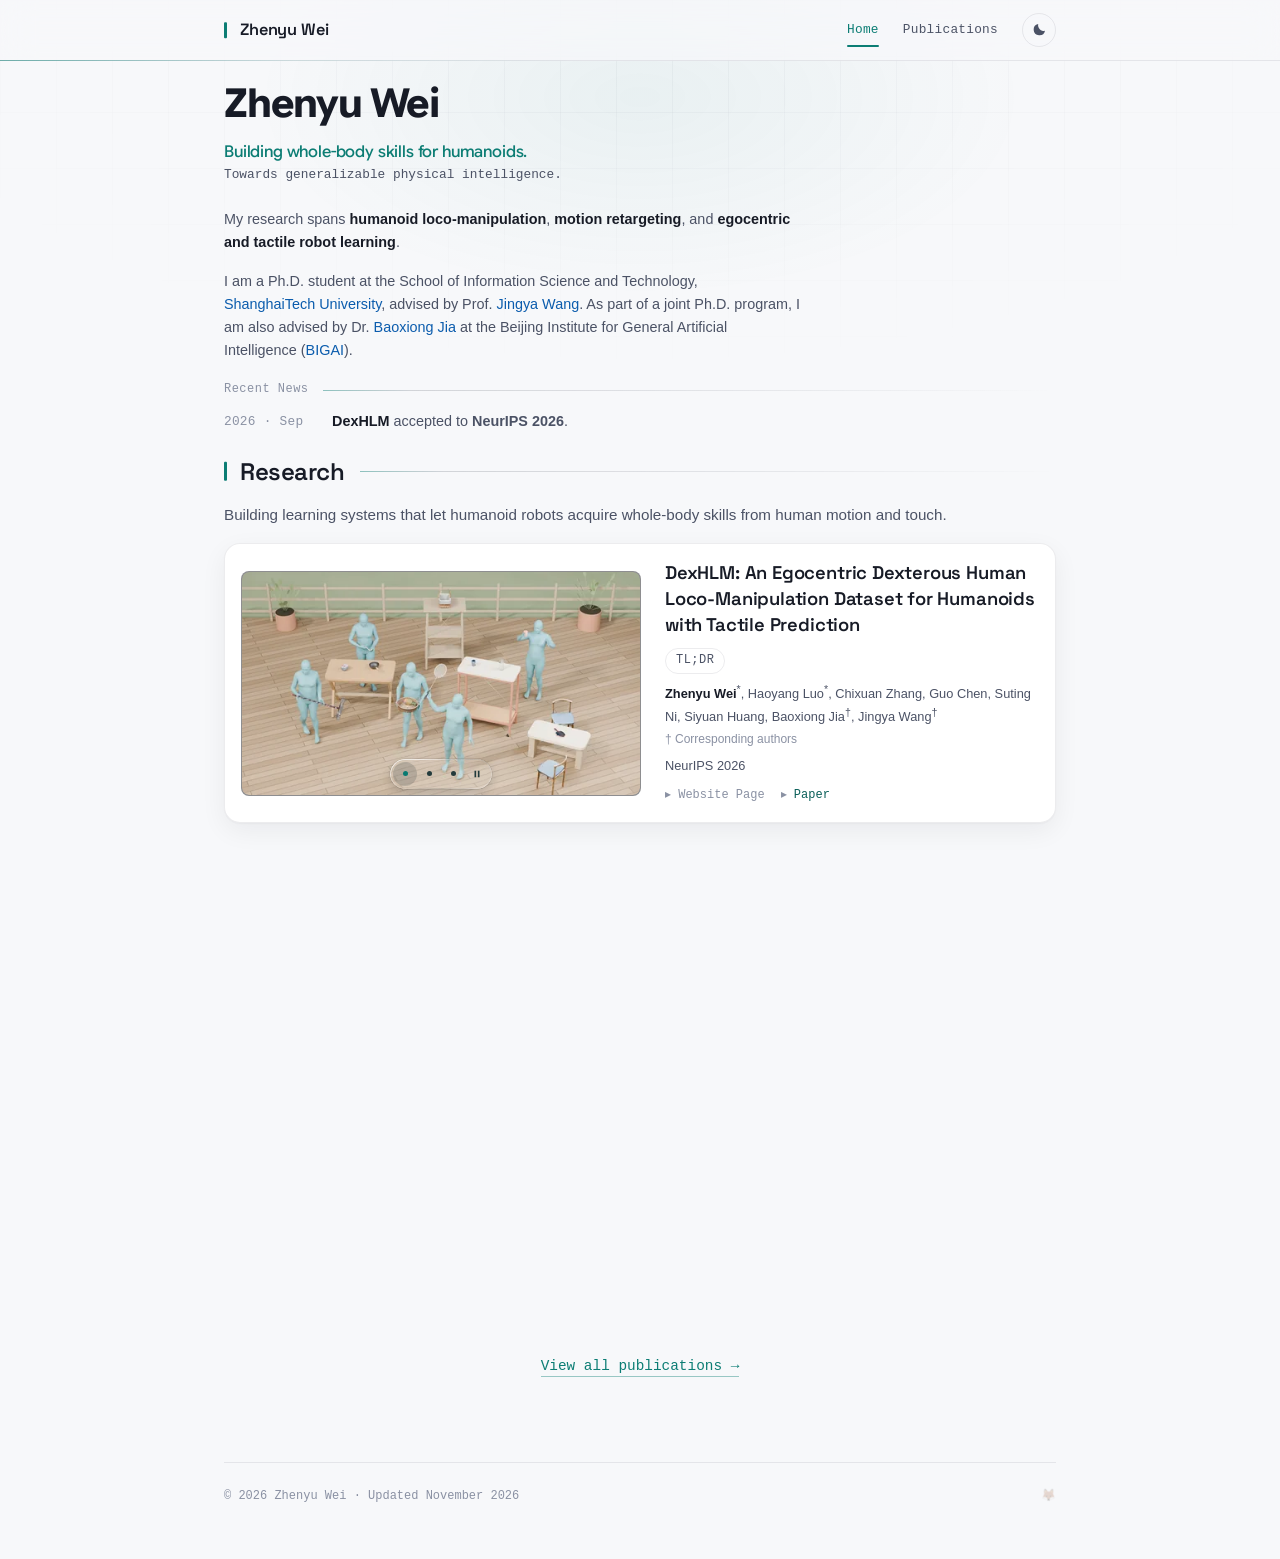
==== index.html @ a1529518 "Improve mobile overflow, glass rendering reuse, and script failure fallback" ====
<!DOCTYPE html>

<html data-theme="light" lang="en">
  <head>
    <meta charset="utf-8"/>
    <meta content="width=device-width, initial-scale=1" name="viewport"/>
    <title>Zhenyu Wei | Humanoid Robotics &amp; Embodied AI</title>
    <meta content="Zhenyu Wei" name="author"/>
    <meta content="Zhenyu Wei is a Ph.D. student at ShanghaiTech University, jointly trained with BIGAI, studying humanoid robotics and embodied AI." name="description"/>
    <meta content="website" property="og:type"/>
    <meta content="Zhenyu Wei | Humanoid Robotics &amp; Embodied AI" property="og:title"/>
    <meta content="Research in whole-body dexterous manipulation, motion retargeting, and egocentric and tactile data for robot learning." property="og:description"/>
    <meta content="Zhenyu Wei" property="og:site_name"/>
    <link href="https://zhenyuwei-me.github.io/" rel="canonical"/>
    <meta content="https://zhenyuwei-me.github.io/" property="og:url"/>
    <meta content="#fafafa" name="theme-color"/>
    <script src="assets/theme.js?v=f0c434ba8b87"></script>
    <link href="assets/favicon.svg" rel="icon" type="image/svg+xml"/>
    <link as="font" crossorigin="" href="assets/fonts/space-grotesk.woff2" rel="preload" type="font/woff2"/>
    <link as="font" crossorigin="" href="assets/fonts/google-sans-flex.woff2" rel="preload" type="font/woff2"/>
    <link href="assets/style.css" rel="stylesheet"/>
    <link href="assets/content.css?v=482784d493de" rel="stylesheet"/>
  </head>
  <body>
    <nav aria-label="Main navigation" class="nav">
      <div class="nav-inner">
        <a class="nav-name" href="./">Zhenyu Wei</a>
        <div class="nav-links">
          <a aria-current="page" class="active" href="./">Home</a>
          <a href="publications.html">Publications</a>

          <button aria-label="Toggle dark mode" aria-pressed="false" class="js-control" id="theme-toggle" title="Toggle dark mode" type="button">
            <svg aria-hidden="true" class="icon-sun" fill="none" stroke="currentColor" stroke-linecap="round" stroke-width="2" viewBox="0 0 24 24"><circle cx="12" cy="12" r="4.4"></circle><path d="M12 2.5v2.4M12 19.1v2.4M2.5 12h2.4M19.1 12h2.4M5.3 5.3l1.7 1.7M17 17l1.7 1.7M18.7 5.3 17 7M7 17l-1.7 1.7"></path></svg>
            <svg aria-hidden="true" class="icon-moon" fill="currentColor" viewBox="0 0 24 24"><path d="M21 13.2A8.6 8.6 0 0 1 10.8 3 8.6 8.6 0 1 0 21 13.2Z"></path></svg>
          </button>
        </div>
      </div>
    </nav>
    <main id="top">

      <header class="hero reveal" id="about">
        <div class="hero-text">
          <h1>Zhenyu Wei</h1>
          <p class="hero-tagline">
            <span class="tagline-primary">Building whole-body skills for humanoids.</span>
            <span class="tagline-secondary">Towards generalizable physical intelligence.</span>
          </p>
          <div class="hero-bio">
            <p>
              My research spans <strong>humanoid loco-manipulation</strong>,
              <strong>motion retargeting</strong>, and
              <strong>egocentric and tactile robot learning</strong>.
            </p>
            <p>
              I am a Ph.D. student at the School of Information Science and Technology,
              <a class="aff" href="https://www.shanghaitech.edu.cn/en/" rel="noopener" target="_blank">ShanghaiTech University</a>,
              advised by Prof. <a class="aff" href="https://faculty.sist.shanghaitech.edu.cn/faculty/wangjingya/" rel="noopener" target="_blank">Jingya Wang</a>.
              As part of a joint Ph.D. program, I am also advised by
              Dr. <a class="aff" href="https://buzz-beater.github.io/" rel="noopener" target="_blank">Baoxiong Jia</a>
              at the Beijing Institute for General Artificial Intelligence
              (<a class="aff" href="https://eng.bigai.ai/" rel="noopener" target="_blank">BIGAI</a>).
            </p>
          </div>
        </div>
      </header>

      <section aria-label="Recent updates" class="news-band reveal">
        <div class="news-band-head">
          <p class="news-band-title">Recent News</p>
          <span aria-hidden="true" class="news-band-rule"></span>
        </div>
        <ul class="news-list" id="news-band-list">
          <li>
            <time class="news-date" datetime="2026-09">2026 · Sep</time>
            <div class="news-body">
              <a href="https://dexhlm.github.io/" rel="noopener" target="_blank"><strong>DexHLM</strong></a>
              accepted to <strong>NeurIPS 2026</strong>.
            </div>
          </li>
        </ul>
      </section>

      <section class="reveal" id="research">
        <h2>Research</h2>
        <p class="research-subtitle">Building learning systems that let humanoid robots acquire whole-body skills from human motion and touch.</p>

        <div class="js-control" id="research-grid-view">
          <div class="grid-videos">
            <div aria-label="DexHLM cover images" aria-roledescription="carousel" class="grid-video cover-carousel" role="group">
              <a aria-label="DexHLM website page" class="cover-link" href="https://dexhlm.github.io/" rel="noopener" target="_blank">
                <img alt="DexHLM human demonstrations of sweeping, cooking, and carrying a basket" class="cover-frame is-active" decoding="async" height="384" loading="lazy" src="assets/media/dexhlm-3-square.webp" width="384">
              </a>
              <div aria-label="Choose a DexHLM cover image" class="cover-controls js-control" role="group">
                <button aria-label="Show DexHLM image 1 of 3" aria-pressed="true" data-slide="0" type="button"></button>
                <button aria-label="Show DexHLM image 2 of 3" aria-pressed="false" data-slide="1" type="button"></button>
                <button aria-label="Show DexHLM image 3 of 3" aria-pressed="false" data-slide="2" type="button"></button>
                <button aria-label="Pause cover slideshow" class="cover-toggle" data-paused="false" type="button">
                  <svg aria-hidden="true" class="icon-pause" fill="currentColor" viewBox="0 0 12 12"><path d="M3 2h2v8H3zm4 0h2v8H7z"></path></svg>
                  <svg aria-hidden="true" class="icon-play" fill="currentColor" viewBox="0 0 12 12"><path d="m3 1 8 5-8 5z"></path></svg>
                </button>
              </div>
            </div>
            <a aria-label="TactiDex website page" class="grid-video" href="https://tactidex.github.io/" rel="noopener" target="_blank"><span class="tactidex-crop"><img alt="TactiDex data collection and annotation framework" decoding="async" height="394" loading="lazy" src="assets/media/tactidex.webp" width="720"></span></a>
          </div>
          <button aria-controls="research-list-view" aria-expanded="false" class="scroll-toggle" id="research-expand-toggle" type="button">
            <span>Scroll or click to expand</span>
            <svg aria-hidden="true" fill="none" stroke="currentColor" stroke-linecap="round" stroke-linejoin="round" stroke-width="2" viewBox="0 0 24 24"><line x1="12" x2="12" y1="5" y2="19"></line><polyline points="19 12 12 19 5 12"></polyline></svg>
          </button>
        </div>
        <div data-collapsed="" id="research-list-view" tabindex="-1">

          <article class="pub pub-flagship reveal">
            <div aria-label="DexHLM cover images" aria-roledescription="carousel" class="pub-media cover-carousel" role="group">
              <a aria-label="DexHLM website page" class="cover-link" href="https://dexhlm.github.io/" rel="noopener" target="_blank">
                <img alt="DexHLM human demonstrations of sweeping, cooking, and carrying a basket" class="cover-frame is-active" decoding="async" height="270" loading="lazy" src="assets/media/dexhlm-3-480.webp" srcset="assets/media/dexhlm-3-480.webp 480w, assets/media/dexhlm-3-960.webp 960w" sizes="(max-width: 760px) calc(100vw - 82px), 400px" width="480">
              </a>
              <div aria-label="Choose a DexHLM cover image" class="cover-controls js-control" role="group">
                <button aria-label="Show DexHLM image 1 of 3" aria-pressed="true" data-slide="0" type="button"></button>
                <button aria-label="Show DexHLM image 2 of 3" aria-pressed="false" data-slide="1" type="button"></button>
                <button aria-label="Show DexHLM image 3 of 3" aria-pressed="false" data-slide="2" type="button"></button>
                <button aria-label="Pause cover slideshow" class="cover-toggle" data-paused="false" type="button">
                  <svg aria-hidden="true" class="icon-pause" fill="currentColor" viewBox="0 0 12 12"><path d="M3 2h2v8H3zm4 0h2v8H7z"></path></svg>
                  <svg aria-hidden="true" class="icon-play" fill="currentColor" viewBox="0 0 12 12"><path d="m3 1 8 5-8 5z"></path></svg>
                </button>
              </div>
            </div>
            <div class="pub-info">
              <h3 class="pub-title"><a href="https://dexhlm.github.io/" rel="noopener" target="_blank">DexHLM: An Egocentric Dexterous Human Loco-Manipulation Dataset for Humanoids with Tactile Prediction</a></h3>
              <div class="pub-tags js-control">
                <button aria-controls="research-summary" aria-expanded="false" aria-haspopup="dialog" class="pub-tag pub-tag-tldr" type="button">TL;DR</button>
                <div aria-label="TL;DR" class="pub-popover" hidden="" id="research-summary" role="dialog">DexHLM pairs first-person RGB-D with body motion, hand motion, object trajectories, and tactile measurements. It uses touch to refine contact and predicts tactile signals from egocentric observations to support recovery of whole-body interactions.</div>
              </div>
              <p class="pub-authors"><strong>Zhenyu Wei</strong><sup>*</sup>, Haoyang Luo<sup>*</sup>, Chixuan Zhang, Guo Chen, Suting Ni, Siyuan Huang, Baoxiong Jia<sup>†</sup>, Jingya Wang<sup>†</sup></p>
              <p class="pub-note">† Corresponding authors</p>
              <p class="pub-venue">NeurIPS 2026</p>
              <p class="pub-links">
                <a aria-disabled="true" role="link" tabindex="-1">Website Page</a>
                <a href="https://openreview.net/forum?id=0UDyFy4rIa" rel="noopener" target="_blank">Paper</a>
              </p>
            </div>
          </article>

          <ul class="pub-list pub-list-2col">
            <li class="pub reveal">
              <a aria-label="TactiDex website page" class="pub-media pub-media-figure tactidex-figure" href="https://tactidex.github.io/" rel="noopener" target="_blank">
                <span class="tactidex-crop"><img alt="TactiDex data collection and annotation framework" decoding="async" height="394" loading="lazy" src="assets/media/tactidex.webp" width="720"></span>
              </a>
              <div class="pub-info">
                <h3 class="pub-title"><a href="https://tactidex.github.io/" rel="noopener" target="_blank">TactiDex: A Real-World Tactile-Guided Benchmark for Human-Like Dexterous Manipulation</a></h3>
                <div class="pub-tags js-control">
                  <button aria-controls="tactidex-summary" aria-expanded="false" aria-haspopup="dialog" class="pub-tag pub-tag-tldr" type="button">TL;DR</button>
                  <div aria-label="TL;DR" class="pub-popover" hidden="" id="tactidex-summary" role="dialog">TactiDex combines whole-hand tactile measurements with hand motion and object states. Its TactiSkill framework uses these signals to transfer human demonstrations to single-hand and bimanual robot manipulation.</div>
                </div>
                <p class="pub-authors">Suting Ni, Hanbing Zhang, <strong>Zhenyu Wei</strong>, Guo Chen, Chixuan Zhang, Ye Shi, Jingya Wang<sup>†</sup></p>
              <p class="pub-note">† Corresponding author</p>
                <p class="pub-venue">ACM MM 2026 (<strong class="pub-highlight">Oral</strong>)</p>
                <p class="pub-links">
                  <a href="https://tactidex.github.io/" rel="noopener" target="_blank">Website Page</a>
                  <a href="https://arxiv.org/abs/2607.09190" rel="noopener" target="_blank">Paper</a>
                </p>
              </div>
            </li>
          </ul>
        </div>
        <p class="pub-see-all"><a href="publications.html">View all publications →</a></p>
      </section>

      <footer class="footer">
        <p>© <span id="year">2026</span> Zhenyu Wei · Updated November 2026</p>
        <p class="footer-fox" id="footer-fox"><span class="fox-text">built with </span>🦊</p>
      </footer>
    </main>
    <script defer="" src="assets/site.js?v=14e1693d2471"></script>
  </body>
</html>
---- assets/style.css ----
/* Reference layout and color themes. */

:root {
  --bg: #0b0e14;
  --bg-elevated: #11151f;
  --border: rgba(255, 255, 255, 0.08);
  --border-strong: rgba(255, 255, 255, 0.14);
  --text: #e8eaf0;
  --text-secondary: #a8b0c0;
  --text-tertiary: #6b7385;
  --accent: #5eead4;          /* teal */
  --accent-dim: rgba(94, 234, 212, 0.12);
  /* Links sit in the accent's own hue family, a step down in saturation so
     body links read as interactive without competing with the accent marks.
     They used to be sky blue at 199deg against a 171deg accent — 28deg apart,
     close enough to look like one idea and far enough to fight. */
  --link: #8fded0;
  /* Affiliation colours. People take the colour of the institution they are
     at, so a name and its lab read as one thing — the convention haoruxue and
     geng-haoran both use. These are chromatic marks, not the site accent:
     teal stays the site's own voice, in the nav marks and section ticks. */
  --aff-berkeley: #8ec8ff;
  /* Amazon's own #ff9900 carries the dark ground at 9.0:1, but only manages
     2.0:1 on the light one — far under AA — so light runs the same hue
     darkened to 4.9:1 rather than the literal brand value. */
  --aff-amazon: #ff9900;
  /* Venue marks, same idea. Each brand value clears AA on one ground only —
     CoRL's #b35a1f is 4.0:1 on dark, Science's #d0021b is 3.3:1 — so each
     theme carries its own step along the same hue. */
  --venue-corl: #d98038;
  --venue-scirobotics: #f9584f;
  --font-sans: "Inter", -apple-system, BlinkMacSystemFont, "Segoe UI", sans-serif;
  --font-display: "Space Grotesk", var(--font-sans);
  --font-mono: "JetBrains Mono", ui-monospace, "SF Mono", monospace;
  --maxw: 880px;
  --radius: 16px;
  /* Type scale. The stylesheet had grown 23 distinct font sizes, many of them
     1-2% apart — differences too small to register as hierarchy but big enough
     that nothing quite lines up. Seven steps, each a real one. */
  --fs-3xl: 1.5rem;
  --fs-2xl: 1.15rem;
  --fs-xl: 1.02rem;
  --fs-lg: 0.95rem;
  --fs-md: 0.9rem;
  --fs-ms: 0.85rem;   /* half-step: md to sm is the scale's widest gap */
  --fs-sm: 0.8rem;
  --fs-xs: 0.75rem;
  /* Control sizes. The small controls had drifted to six different heights
     (36/32/30/26/24) and two radii, so a row of them never sat on one line. */
  --ctl-h: 34px;      /* email, socials, theme toggle */
  --ctl-h-sm: 26px;   /* tags, badges, filters */
  /* Resting elevation. Large radius, very low opacity: the point is a soft
     lift off the page, not a visible drop shadow. On the dark ground a black
     shadow has to work harder, hence the higher alpha here than in light. */
  --elev-1: 0 1px 2px rgba(0, 0, 0, 0.28), 0 10px 30px rgba(0, 0, 0, 0.34);
  --elev-2: 0 2px 6px rgba(0, 0, 0, 0.32), 0 20px 56px rgba(0, 0, 0, 0.42);
}

:root[data-theme="light"] {
  /* The ground was pure neutral grey while every text tone was cool at ~224deg.
     Tint it to match, so the light theme is as considered as the dark one. */
  --bg: #f7f8fa;
  --bg-elevated: #ffffff;
  --border: rgba(15, 23, 42, 0.08);
  --border-strong: rgba(15, 23, 42, 0.16);
  --text: #171b26;
  --text-secondary: #4b5265;
  --text-tertiary: #8a91a3;
  /* #0d9488 only reached 3.5:1 on the light ground, short of AA for the
     tagline and the active nav item. #0c7d74 clears it at 4.7:1; the link a
     step darker again so the two stay distinguishable. */
  --accent: #0c7d74;
  --accent-dim: rgba(12, 125, 116, 0.09);
  --link: #0a5f59;
  --aff-berkeley: #0b5cad;
  --aff-amazon: #9a5f00;
  --venue-corl: #b35a1f;
  --venue-scirobotics: #d0021b;
  --elev-1: 0 1px 2px rgba(15, 23, 42, 0.04), 0 8px 26px rgba(15, 23, 42, 0.06);
  --elev-2: 0 2px 6px rgba(15, 23, 42, 0.05), 0 20px 56px rgba(15, 23, 42, 0.09);
}

* { box-sizing: border-box; }

/* Buttons do not inherit the page font. Two rules set `font: inherit` locally;
   the rest were falling back to the browser default. */
button,
input,
select,
textarea {
  font: inherit;
  color: inherit;
}

/* The site defined no focus styling, leaving keyboard users on the browser
   default over custom-coloured surfaces. */
:focus-visible {
  outline: 2px solid var(--accent);
  outline-offset: 3px;
  border-radius: 3px;
}

html {
  scroll-behavior: smooth;
  scroll-padding-top: 84px;
}

body {
  margin: 0;
  background: var(--bg);
  color: var(--text);
  font-family: var(--font-sans);
  font-size: 16px;
  line-height: 1.65;
  -webkit-font-smoothing: antialiased;
  text-rendering: optimizeLegibility;
}

/* Subtle tech grid backdrop. This replaced an interactive dot field driven by
   the pointer; that effect had to be masked away from the 880px reading column
   and switched off below 1100px to keep text legible, which left it visible
   only in two narrow gutters — not worth 140 lines of canvas code. */
body::before {
  content: "";
  position: fixed;
  inset: 0;
  z-index: -1;
  background-image:
    linear-gradient(var(--border) 1px, transparent 1px),
    linear-gradient(90deg, var(--border) 1px, transparent 1px);
  background-size: 56px 56px;
  mask-image: radial-gradient(ellipse 90% 60% at 50% 0%, black 0%, transparent 72%);
  -webkit-mask-image: radial-gradient(ellipse 90% 60% at 50% 0%, black 0%, transparent 72%);
  opacity: 0.5;
  pointer-events: none;
}

a {
  color: var(--link);
  text-decoration: none;
  transition: color 0.15s ease;
}

a:hover { color: var(--accent); }

::selection {
  background: var(--accent);
  color: #06251f;
}

:root[data-theme="light"] ::selection {
  background: var(--accent);
  color: #ffffff;
}

/* ============================== Nav ============================== */

.nav {
  position: sticky;
  top: 0;
  z-index: 10;
  backdrop-filter: blur(16px) saturate(160%);
  -webkit-backdrop-filter: blur(16px) saturate(160%);
  background: color-mix(in srgb, var(--bg) 76%, transparent);
  border-bottom: 1px solid var(--border);
}

/* A hairline of accent bleeding out from the left edge, rather than a flat
   rule all the way across. */
.nav::after {
  content: "";
  position: absolute;
  left: 0;
  right: 0;
  bottom: -1px;
  height: 1px;
  background: linear-gradient(90deg,
    color-mix(in srgb, var(--accent) 55%, transparent) 0%,
    color-mix(in srgb, var(--accent) 12%, transparent) 22%,
    transparent 46%);
  pointer-events: none;
}

.nav-inner {
  max-width: var(--maxw);
  margin: 0 auto;
  padding: 0 24px;
  height: 60px;
  display: flex;
  align-items: center;
  justify-content: space-between;
}

.nav-name {
  position: relative;
  font-family: var(--font-display);
  font-weight: 600;
  font-size: var(--fs-xl);
  letter-spacing: -0.01em;
  color: var(--text);
  padding-left: 16px;
}

.nav-name::before {
  content: "";
  position: absolute;
  left: 0;
  top: 50%;
  transform: translateY(-50%);
  width: 3px;
  height: 0.95em;
  border-radius: 1px;
  background: var(--accent);
}

.nav-name:hover { color: var(--accent); }

.nav-links {
  display: flex;
  align-items: center;
  gap: 24px;
}

/* Sentence case at full size. These were briefly set as uppercase 0.72rem
   micro-labels, which cost real legibility: uppercase strips the ascender and
   descender shapes the eye reads words by, and this is primary navigation, not
   a caption. The underline below marks the active page, so the tech read comes
   from structure rather than from shrinking the type. */
.nav-links a {
  position: relative;
  font-family: var(--font-mono);
  font-size: var(--fs-sm);
  color: var(--text-secondary);
  letter-spacing: 0.02em;
  padding: 6px 0;
  transition: color 0.15s ease;
}

/* Underline grows from the centre on hover and stays put on the current page,
   so the active item is marked structurally and not by colour alone. */
.nav-links a::after {
  content: "";
  position: absolute;
  left: 0;
  right: 0;
  bottom: 0;
  height: 2px;
  background: var(--accent);
  border-radius: 1px;
  transform: scaleX(0);
  transition: transform 0.18s ease;
}

.nav-links a:hover { color: var(--accent); }
.nav-links a:hover::after { transform: scaleX(1); }
.nav-links a.active { color: var(--accent); }
.nav-links a.active::after { transform: scaleX(1); }

@media (prefers-reduced-motion: reduce) {
  .nav-links a::after { transition: none; }
}

.nav-links a.active { color: var(--accent); }

#theme-toggle {
  display: inline-flex;
  align-items: center;
  justify-content: center;
  width: var(--ctl-h);
  height: var(--ctl-h);
  padding: 0;
  border: 1px solid var(--border);
  border-radius: 999px;
  background: transparent;
  color: var(--text-secondary);
  cursor: pointer;
  transition: border-color 0.15s ease, color 0.15s ease, background 0.15s ease;
}

#theme-toggle:hover {
  color: var(--accent);
  border-color: var(--accent);
  background: var(--accent-dim);
}

#theme-toggle svg {
  width: 16px;
  height: 16px;
}

/* show the icon of the mode you'd switch TO */
:root[data-theme="dark"] .icon-moon { display: none; }
:root[data-theme="light"] .icon-sun { display: none; }

/* ============================== Layout ============================== */

main {
  max-width: var(--maxw);
  margin: 0 auto;
  padding: 0 24px 48px;
}

section { margin-top: 56px; }

h2 {
  position: relative;
  font-family: var(--font-display);
  font-size: var(--fs-3xl);
  font-weight: 600;
  letter-spacing: -0.02em;
  margin: 0 0 24px;
  display: flex;
  align-items: center;
  gap: 16px;
  padding-left: 16px;
}

/* Accent tick in the margin, echoing the mark beside the name in the nav. */
h2::before {
  content: "";
  position: absolute;
  left: 0;
  top: 50%;
  transform: translateY(-50%);
  width: 3px;
  height: 0.78em;
  border-radius: 1px;
  background: var(--accent);
}

/* trailing rule after section titles, tipped with accent at the join */
h2::after {
  content: "";
  flex: 1;
  height: 1px;
  background: linear-gradient(90deg,
    color-mix(in srgb, var(--accent) 45%, transparent) 0%,
    var(--border-strong) 12%,
    transparent 100%);
}

/* ============================== Hero ============================== */

.hero {
  position: relative;
  display: grid;
  grid-template-columns: 1fr 220px;
  gap: 36px;
  align-items: start;
  padding-top: 20px;
}

/* soft accent glow behind the hero to anchor the eye */
.hero::before {
  content: "";
  position: absolute;
  top: -120px;
  left: 50%;
  transform: translateX(-50%);
  width: min(920px, 120vw);
  height: 520px;
  background: radial-gradient(ellipse 60% 55% at 50% 30%,
    color-mix(in srgb, var(--accent) 8%, transparent), transparent 70%);
  pointer-events: none;
  z-index: -1;
}

:root[data-theme="light"] .hero::before {
  background: radial-gradient(ellipse 60% 55% at 50% 30%,
    color-mix(in srgb, var(--accent) 6%, transparent), transparent 70%);
}

.hero h1 {
  font-family: var(--font-display);
  font-size: clamp(1.85rem, 4.4vw, 2.5rem);
  font-weight: 700;
  letter-spacing: -0.03em;
  line-height: 1.1;
  margin: 0;
}

.name-zh {
  font-weight: 500;
  font-size: 0.62em;
  color: var(--text-secondary);
  letter-spacing: 0.06em;
  white-space: nowrap;
}

.hero-tagline {
  margin: 16px 0 0;
  display: flex;
  flex-direction: column;
  gap: 5px;
}

.tagline-primary {
  font-family: var(--font-display);
  font-size: var(--fs-xl);
  font-weight: 500;
  color: var(--accent);
  letter-spacing: -0.01em;
  line-height: 1.3;
}

.tagline-secondary {
  font-family: var(--font-mono);
  font-size: var(--fs-sm);
  color: var(--text-secondary);
  letter-spacing: 0;
  line-height: 1.3;
}

.hero-bio {
  margin-top: 24px;
  color: var(--text-secondary);
  font-size: var(--fs-md);
  line-height: 1.6;
}

/* `balance`, not `pretty`. Measured at the 576px column, `pretty` left two of
   the three paragraphs as a long line plus a stub — 530/168px and 400/232px —
   so "and dexterous manipulation." and "and Shankar Sastry." each hung alone
   beneath a full line, stranding an "and" at the left edge twice. `balance`
   evens them to 371/327 and 323/309.

   It was tried and rejected here once for splitting names mid-phrase, but the
   names are nowrap below and the copy has changed since: forcing nowrap on the
   bold phrases as well now yields an identical layout, so nothing is breaking.

   The 16px margin puts the paragraph gap at ~1.6x the gap between lines inside
   a paragraph, far enough apart for the eye to find the breaks. */
.hero-bio p {
  margin: 0 0 16px;
  text-wrap: pretty;
}

/* A person's name should never break across lines. */
.hero-bio a {
  white-space: nowrap;
}

/* An affiliation and the people at it share one colour, set by the modifier
   class so more institutions can be added without touching this rule. Bright
   enough to read as a mark rather than as body text: 6.3:1 on the light ground
   and 10.9:1 on dark, both well clear of AA. */
.aff {
  color: var(--aff);
}

.aff-berkeley {
  --aff: var(--aff-berkeley);
}

.aff-amazon {
  --aff: var(--aff-amazon);
}

/* Collaborators rank one below the advisors, in size and tone together. The
   size is the half-step at 0.85rem — --fs-sm proved too small a drop, and it
   is no finer than the 0.95/0.90 and 0.80/0.75 pairs already in the scale.
   Tone is mixed 30% toward tertiary: 7.2:1 on dark, 5.5:1 on light, both AA. */
.hero-collab {
  font-size: var(--fs-ms);
  color: color-mix(in srgb, var(--text-secondary) 70%, var(--text-tertiary));
}
.hero-bio p:last-child { margin-bottom: 0; }

.hero-bio strong {
  color: var(--text);
  font-weight: 600;
}

.hero-actions {
  margin-top: 24px;
  display: flex;
  align-items: center;
  flex-wrap: wrap;
  gap: 8px;
}

.email {
  font-family: var(--font-mono);
  font-size: var(--fs-sm);
  display: inline-flex;
  align-items: center;
  gap: 8px;
  height: var(--ctl-h);
  padding: 0 16px;
  border: 1px solid var(--border);
  border-radius: 999px;
  color: var(--text-secondary);
  transition: border-color 0.15s ease, color 0.15s ease, background 0.15s ease;
}

.email svg {
  width: 15px;
  height: 15px;
}

.email:hover {
  border-color: var(--accent);
  color: var(--accent);
  background: var(--accent-dim);
}

.socials {
  display: flex;
  gap: 8px;
}

.socials a {
  display: inline-flex;
  align-items: center;
  justify-content: center;
  width: var(--ctl-h);
  height: var(--ctl-h);
  border: 1px solid var(--border);
  border-radius: 999px;
  color: var(--text-secondary);
  transition: border-color 0.15s ease, color 0.15s ease, background 0.15s ease;
}

.socials a:hover {
  color: var(--accent);
  border-color: var(--accent);
  background: var(--accent-dim);
}

.socials svg {
  width: 16px;
  height: 16px;
}

/* keep the photo's natural aspect ratio (no zoomed-in crop) and center it
   against the text column. a small matte inside the frame makes the subject
   read a touch smaller without changing the overall photo size. */
.hero-photo {
  position: relative;
  align-self: start;
  /* even matte all around; the inset makes the subject read a touch smaller */
  padding: 5.5%;
  background: var(--bg-elevated);
  border: 1px solid var(--border-strong);
  border-radius: var(--radius);
  box-shadow: var(--elev-1);
  overflow: hidden;
}

/* the image drives the height (width × aspect-ratio); the container just wraps
   it with padding. this avoids the Safari bug where an aspect-ratio container
   plus a height:100% child lets the image overflow the frame. So the ratio is
   picked to land the frame near the bio column's own height rather than
   stretched to it: 5:8 lands the bottom edge just above the email row.
   Against the file's own 0.875 that crops ~14% off each side, which the
   centred subject can spare. */
.hero-photo img {
  display: block;
  width: 100%;
  height: auto;
  aspect-ratio: 5 / 8;
  object-fit: cover;
  object-position: center top;
  border-radius: calc(var(--radius) - 5px);
  /* tone down the green backdrop so it sits well with the teal/dark palette */
  filter: saturate(0.78) contrast(1.02);
}

:root[data-theme="dark"] .hero-photo img {
  filter: saturate(0.7) brightness(0.93) contrast(1.04);
}

/* corner accent brackets on the photo */
.hero-photo::before,
.hero-photo::after {
  content: "";
  position: absolute;
  width: 26px;
  height: 26px;
  border: 2px solid color-mix(in srgb, var(--accent) 80%, transparent);
  pointer-events: none;
}

:root[data-theme="light"] .hero-photo::before,
:root[data-theme="light"] .hero-photo::after {
  border-color: color-mix(in srgb, var(--accent) 55%, transparent);
}

.hero-photo::before {
  top: -8px;
  left: -8px;
  border-right: none;
  border-bottom: none;
  border-top-left-radius: 6px;
}

.hero-photo::after {
  bottom: -8px;
  right: -8px;
  border-left: none;
  border-top: none;
  border-bottom-right-radius: 6px;
}

/* ============================== Recent updates (band) ============================== */

/* A full-width row of its own between the hero and Research. The 220px hero
   rail could not carry these items — several run past 70 characters and broke
   to four lines each — so they get the whole 832px column and one line apiece. */
.news-band {
  margin-top: 18px;
}

/* the band belongs to the hero, so Research follows it closer than the 56px
   every other section gets. */
.news-band + section {
  margin-top: 14px;
}

.news-band-head {
  display: flex;
  align-items: center;
  gap: 14px;
  margin-bottom: 6px;
}

.news-band-title {
  margin: 0;
  font-family: var(--font-mono);
  font-size: var(--fs-xs);
  letter-spacing: 0.04em;
  color: var(--text-tertiary);
}

/* same tipped rule the section headings use, so the band reads as a peer of
   Research rather than as a stray widget. */
.news-band-rule {
  flex: 1;
  height: 1px;
  background: linear-gradient(90deg,
    color-mix(in srgb, var(--accent) 45%, transparent) 0%,
    var(--border-strong) 12%,
    transparent 100%);
}

/* Separators as top borders, not bottom ones. `.news-list li:last-child` only
   clears the rule on the true last child — which is a collapsed item — so the
   bottom-border version left a rule dangling under the last visible row. */
.news-band .news-list li {
  gap: 20px;
  padding: 5px 0;
  border-bottom: none;
}

.news-band .news-list li + li {
  border-top: 1px solid var(--border);
}

/* body 0.9rem at 1.5 gives a 21.6px line box; 21.6/12.8 = 1.69 puts the
   smaller date in a box of exactly the same height, so the two columns share a
   baseline without the nudge `.news-date` uses elsewhere. */
.news-band .news-date {
  flex: 0 0 88px;
  line-height: 1.69;
  padding-top: 0;
  /* "2026 · Sep" measures ~79px in the mono face, so a narrower column broke
     the year off onto its own line and doubled every row's height. nowrap
     keeps it one line even if the webfont falls back to wider metrics. */
  white-space: nowrap;
}

/* `.news-list li` sets display:flex at 0-1-1, which beats the UA sheet's
   `[hidden] { display: none }` at 0-1-0 — without this the collapsed items
   stay on screen and the toggle looks broken. */
.news-band .news-list li[hidden] {
  display: none;
}

.news-band .news-body {
  font-size: var(--fs-md);
  line-height: 1.5;
}

.news-more {
  flex: none;
  display: inline-flex;
  align-items: center;
  gap: 6px;
  cursor: pointer;
  padding: 0;
  border: none;
  background: transparent;
  font-family: var(--font-mono);
  font-size: var(--fs-xs);
  letter-spacing: 0.02em;
  color: var(--text-tertiary);
  transition: color 0.15s ease;
}

.news-more svg {
  width: 11px;
  height: 11px;
  transition: transform 0.2s ease;
}

.news-more:hover { color: var(--accent); }

.news-more[aria-expanded="true"] svg { transform: rotate(180deg); }

@media (prefers-reduced-motion: reduce) {
  .news-more svg { transition: none; }
}

/* ============================== News ============================== */

.news-list {
  list-style: none;
  margin: 0;
  padding: 0;
}

.news-list li {
  display: flex;
  gap: 24px;
  padding: 12px 0;
  border-bottom: 1px solid var(--border);
}

.news-list li:last-child { border-bottom: none; }

.news-date {
  font-family: var(--font-mono);
  font-size: var(--fs-sm);
  color: var(--text-tertiary);
  flex: 0 0 90px;
  padding-top: 2px;
  letter-spacing: 0.02em;
}

.news-body {
  font-size: var(--fs-lg);
  color: var(--text-secondary);
}

/* No resting underline: at this size the rules cut through the descenders and
   the rows already carry two other line weights (the separators and the head
   rule). Weight plus the full-strength text colour marks the link against the
   secondary body, and the underline comes back on hover. */
.news-body a {
  color: var(--text);
  font-weight: 500;
  text-decoration: none;
}

.news-body a:hover {
  color: var(--accent);
  text-decoration: underline;
  text-decoration-color: var(--accent);
  text-underline-offset: 2px;
}

/* Same for an affiliation mark: `.news-body a` and its :hover both sit at
   0-2-1, so keeping the colour takes a rule at that weight and one above it. */
.news-body a.aff,
.news-body a.aff:hover {
  color: var(--aff);
}

.news-body a.aff:hover {
  text-decoration-color: currentColor;
}

/* A venue mark works the way .aff does — the modifier class sets the
   variable, so a new venue is one line in each theme and one modifier, with
   no new rule here. It keeps its colour on hover; turning teal would read as
   a different link. */
.news-body a.venue,
.news-body a.venue:hover {
  color: var(--venue, var(--text));
}

.news-body a.venue:hover {
  text-decoration-color: currentColor;
}

.venue {
  white-space: nowrap;
}

.venue-corl { --venue: var(--venue-corl); }

/* Science Robotics sets its wordmark two-tone — "Science" in the journal red,
   "Robotics" in plain text — so it colours an inner span instead of setting
   --venue, and the link falls back to the body text colour around it. */
.venue-scirobotics {
  color: var(--venue-scirobotics);
}

/* ============================== Awards ============================== */

.awards-list {
  list-style: none;
  margin: 0;
  padding: 0;
}

.awards-list li {
  display: flex;
  gap: 24px;
  padding: 16px 0;
  border-bottom: 1px solid var(--border);
}

.awards-list li:last-child { border-bottom: none; }

.award-year {
  font-family: var(--font-mono);
  font-size: var(--fs-sm);
  color: var(--text-tertiary);
  flex: 0 0 44px;
  padding-top: 3px;
}

.award-title {
  font-size: var(--fs-lg);
  font-weight: 500;
  color: var(--text);
}

.award-links {
  margin-top: 4px;
  display: flex;
  flex-wrap: wrap;
  gap: 16px;
}

.award-links a {
  font-family: var(--font-mono);
  font-size: var(--fs-xs);
  color: var(--link);
}

.award-links a::before {
  content: "▸ ";
  color: var(--text-tertiary);
}

.award-links a:hover { color: var(--accent); }

.badge {
  display: inline-block;
  font-family: var(--font-mono);
  font-size: var(--fs-xs);
  font-weight: 500;
  letter-spacing: 0.02em;
  color: var(--accent);
  padding: 1px 7px;
  border: 1px solid color-mix(in srgb, var(--accent) 30%, transparent);
  background: color-mix(in srgb, var(--accent) 8%, transparent);
  border-radius: 999px;
  vertical-align: 1px;
  white-space: nowrap;
}

.badge::before {
  content: "· ";
  color: var(--text-tertiary);
}

/* ============================== Research ============================== */

.research-subtitle {
  margin: -12px 0 16px;
  font-size: var(--fs-lg);
  color: var(--text-secondary);
  line-height: 1.6;
}

/* Grid of highlight videos shown before the reader expands the full list. */
#research-grid-view {
  transition: opacity 0.24s ease-in-out;
}

#research-grid-view.collapsed-hidden {
  opacity: 0;
  pointer-events: none;
}

.grid-videos {
  display: grid;
  grid-template-columns: repeat(6, 1fr);
  gap: 10px;
  margin: 8px 0 12px;
}

.grid-video {
  display: block;
  aspect-ratio: 1 / 1;
  overflow: hidden;
  border-radius: 10px;
  border: 1px solid var(--border);
  box-shadow: var(--elev-1);
  background: color-mix(in srgb, var(--bg-elevated) 60%, #000);
  transition: opacity 0.2s ease-in-out, transform 0.2s ease-in-out, border-color 0.2s ease-in-out;
}

.grid-video img,
.grid-video video {
  width: 100%;
  height: 100%;
  object-fit: cover;
  display: block;
}

/* YouTube iframe embed for tiles that don't have a local mp4.
   Zoom the iframe so the video fills the square and hides YouTube chrome. */
.grid-video-yt {
  position: relative;
}

.grid-video-yt iframe {
  position: absolute;
  top: 50%;
  left: 50%;
  /* Scale iframe up so the 16:9 video fills the 1:1 tile with no black bars */
  width: 200%;
  height: 200%;
  transform: translate(-50%, -50%);
  border: 0;
  pointer-events: none;   /* let clicks fall through to the <a> */
}

.grid-video:hover {
  border-color: color-mix(in srgb, var(--accent) 40%, transparent);
  transform: translateY(-2px);
}

/* Dim non-hovered thumbnails when hovering over the grid — Will Liang trick. */
.grid-videos:has(.grid-video:hover) .grid-video:not(:hover) {
  opacity: 0.55;
}

.scroll-toggle {
  display: flex;
  flex-direction: column;
  align-items: center;
  gap: 4px;
  margin: 0 auto 20px;
  padding: 2px 12px 6px;
  background: transparent;
  border: 0;
  color: var(--text-tertiary);
  font: inherit;
  font-size: var(--fs-sm);
  cursor: pointer;
  transition: color 0.2s ease;
}

.scroll-toggle:hover {
  color: var(--accent);
}

.scroll-toggle svg {
  width: 16px;
  height: 16px;
  animation: nudge 1.8s ease-in-out infinite;
}

@keyframes nudge {
  0%, 100% { transform: translateY(0); opacity: 0.7; }
  50%      { transform: translateY(4px); opacity: 1; }
}

@media (max-width: 720px) {
  .grid-videos {
    grid-template-columns: repeat(3, 1fr);
  }
}

@media (prefers-reduced-motion: reduce) {
  .scroll-toggle svg { animation: none; }
}

/* ============================== Background (vertical timeline) ============================== */

.timeline {
  list-style: none;
  margin: 0;
  padding: 0;
  position: relative;
  /* The date column has to fit the longest range on one line
     ("Oct 2025 - Aug 2026"); the rail sits a fixed 12px into the gap. */
  --date-col: 152px;
  --rail-x: calc(var(--date-col) + 12px);
}

/* The vertical rail sits between the date column and the body column. */
.timeline::before {
  content: "";
  position: absolute;
  top: 6px;
  bottom: 6px;
  left: var(--rail-x);
  width: 2px;
  background: linear-gradient(to bottom,
    var(--border) 0%,
    var(--border-strong) 12%,
    var(--border-strong) 88%,
    var(--border) 100%);
}

.timeline-item {
  position: relative;
  display: grid;
  grid-template-columns: var(--date-col) 1fr;
  gap: 32px;
  padding: 6px 0 24px;
}

.timeline-item:last-child { padding-bottom: 0; }

.timeline-marker {
  position: absolute;
  left: calc(var(--rail-x) - 5px);   /* 12px dot centred on the 2px rail */
  top: 12px;
  width: 12px;
  height: 12px;
  border-radius: 50%;
  background: var(--bg);
  border: 2px solid var(--accent);
  box-shadow: 0 0 0 3px var(--bg);
  transition: background 0.2s ease;
}

.timeline-item:hover .timeline-marker {
  background: var(--accent);
}

.timeline-date {
  font-family: var(--font-mono);
  font-size: var(--fs-sm);
  color: var(--text-tertiary);
  padding-top: 10px;
  text-align: right;
  letter-spacing: 0.02em;
  white-space: nowrap;
}

.timeline-body {
  padding-top: 6px;
}

.timeline-role {
  font-size: var(--fs-lg);
  font-weight: 600;
  color: var(--text);
  letter-spacing: -0.005em;
}

.timeline-role a {
  color: inherit;
  border-bottom: 1px solid transparent;
  transition: color 0.15s ease, border-color 0.15s ease;
}

.timeline-role a:hover {
  color: var(--accent);
  border-bottom-color: currentColor;
}

.timeline-title {
  font-size: var(--fs-md);
  color: var(--text-secondary);
  margin-top: 2px;
}

.timeline-meta {
  margin-top: 6px;
  font-size: var(--fs-md);
  color: var(--text-tertiary);
  line-height: 1.6;
}

.timeline-meta a { color: var(--link); }
.timeline-meta a:hover { color: var(--accent); }

@media (max-width: 640px) {
  .timeline::before { left: 10px; }
  .timeline-item {
    grid-template-columns: 1fr;
    gap: 4px;
    padding-left: 30px;
  }
  .timeline-marker { left: 4px; top: 8px; }
  .timeline-date { text-align: left; padding-top: 0; white-space: normal; }
}

/* ============================== Publications ============================== */

.pub-list {
  list-style: none;
  margin: 0;
  padding: 0;
  display: flex;
  flex-direction: column;
  gap: 16px;
}

/* Two-column grid used under the VLK flagship, so supporting projects
   read as a set of examples rather than a linear list of papers. */
.pub-list-2col {
  display: grid;
  grid-template-columns: repeat(2, 1fr);
  gap: 16px;
  margin-top: 16px;
}

.pub-list-2col .pub {
  grid-template-columns: 1fr;
  gap: 12px;
  padding: 16px;
}

.pub-list-2col .pub-media {
  aspect-ratio: 16 / 9;
}

@media (max-width: 720px) {
  .pub-list-2col {
    grid-template-columns: 1fr;
  }
}


.pub {
  display: grid;
  grid-template-columns: 252px 1fr;
  gap: 24px;
  padding: 16px;
  background: var(--bg-elevated);
  border: 1px solid var(--border);
  border-radius: var(--radius);
  box-shadow: var(--elev-1);
  transition: border-color 0.2s ease, transform 0.2s ease, box-shadow 0.2s ease;
}

.pub:hover {
  border-color: color-mix(in srgb, var(--accent) 45%, transparent);
  transform: translateY(-3px);
  box-shadow:
    var(--elev-2),
    0 0 0 1px color-mix(in srgb, var(--accent) 12%, transparent),
    0 4px 24px color-mix(in srgb, var(--accent) 10%, transparent);
}

:root[data-theme="light"] .pub:hover {
  box-shadow:
    var(--elev-2),
    0 4px 24px color-mix(in srgb, var(--accent) 10%, transparent);
}

/* Flagship card: without this the lead project inherits the 252px thumbnail
   and ends up the smallest research card on the page, below a two-column grid
   whose media runs ~403px. Widen its media to match that grid and let the
   full-width card and larger title carry the ranking, rather than sheer size —
   this also keeps the 720px source downscaling, so it stays sharp. */
.pub-flagship {
  grid-template-columns: 400px 1fr;
}

.pub-flagship .pub-title {
  font-size: var(--fs-2xl);
}

@media (max-width: 760px) {
  .pub-flagship .pub-title { font-size: var(--fs-xl); }
}

.pub-media {
  position: relative;
  display: block;
  aspect-ratio: 16 / 9;
  border-radius: 8px;
  overflow: hidden;
  border: 1px solid var(--border);
  background: color-mix(in srgb, var(--bg-elevated) 60%, #000);
  align-self: center;
}

.pub-media img,
.pub-media video {
  width: 100%;
  height: 100%;
  object-fit: cover;
  display: block;
  transition: transform 0.35s ease;
}

.pub-media:hover img,
.pub-media:hover video {
  transform: scale(1.04);
}

.pub-media iframe {
  width: 100%;
  height: 100%;
  border: 0;
  display: block;
}

.pub-media.playing { cursor: default; }

/* Some teasers are figures or posters lifted from the paper rather than robot
   footage. Cropping those to 16:9 slices labels off mid-word, so fit the whole
   figure instead and give it a light matte to sit on. In dark mode the matte
   and figure are dimmed together — a white block is otherwise the brightest
   thing on the page. */
.pub-media-figure {
  background: #f1f2f5;
}

.pub-media-figure img {
  object-fit: contain;
}

:root[data-theme="dark"] .pub-media-figure {
  background: #cfd2d9;
  filter: brightness(0.82) saturate(0.9);
}

/* The zoom-on-hover reads as a crop on a contained figure, so drop it. */
.pub-media-figure:hover img {
  transform: none;
}

.play-badge {
  position: absolute;
  right: 8px;
  bottom: 8px;
  width: 30px;
  height: 30px;
  display: flex;
  align-items: center;
  justify-content: center;
  border-radius: 50%;
  background: rgba(0, 0, 0, 0.62);
  color: #fff;
  backdrop-filter: blur(4px);
}

.play-badge svg {
  width: 16px;
  height: 16px;
}

.pub-info { min-width: 0; }

.pub-title {
  margin: 0;
  font-family: var(--font-display);
  font-size: var(--fs-xl);
  font-weight: 600;
  letter-spacing: -0.01em;
  line-height: 1.4;
}

.pub-title a { color: var(--text); }
.pub-title a:hover { color: var(--accent); }

/* Unified pill tags: Project co-lead + TL;DR button.
   Same size and treatment so they read as a matched pair under the title. */
.pub-tags {
  margin: 10px 0 0;
  display: flex;
  flex-wrap: wrap;
  gap: 8px;
  align-items: center;
  position: relative;
}

.pub-tag {
  display: inline-flex;
  align-items: center;
  height: var(--ctl-h-sm);
  padding: 0 10px;
  font: inherit;
  font-family: var(--font-mono);
  font-size: var(--fs-xs);
  letter-spacing: 0.04em;
  border-radius: 999px;
  border: 1px solid transparent;
  cursor: default;
  user-select: none;
  transition: border-color 0.15s ease, background 0.15s ease, color 0.15s ease;
}

.pub-tag-tldr {
  color: var(--text-secondary);
  background: transparent;
  border-color: var(--border);
  cursor: pointer;
}

.pub-tag-tldr:hover,
.pub-tag-tldr[aria-expanded="true"] {
  color: var(--accent);
  border-color: color-mix(in srgb, var(--accent) 45%, transparent);
  background: color-mix(in srgb, var(--accent) 8%, transparent);
}

/* TL;DR popover — anchored to the pub-tags container, doesn't push layout */
.pub-popover {
  position: absolute;
  top: calc(100% + 8px);
  left: 0;
  z-index: 15;
  min-width: 260px;
  max-width: min(420px, 92vw);
  padding: 12px 16px;
  background: var(--bg-elevated);
  border: 1px solid var(--border-strong);
  border-radius: var(--radius);
  box-shadow:
    0 12px 40px rgba(0, 0, 0, 0.28),
    0 0 0 1px color-mix(in srgb, var(--accent) 8%, transparent);
  font-size: var(--fs-md);
  line-height: 1.55;
  color: var(--text);
  animation: pub-pop 0.18s ease-out;
}

:root[data-theme="light"] .pub-popover {
  box-shadow: 0 12px 40px rgba(15, 23, 42, 0.12), 0 0 0 1px rgba(15, 23, 42, 0.04);
}

@keyframes pub-pop {
  from { opacity: 0; transform: translateY(-6px) scale(0.98); }
  to   { opacity: 1; transform: none; }
}

@media (prefers-reduced-motion: reduce) {
  .pub-popover { animation: none; }
}

.pub-authors {
  margin: 7px 0 0;
  font-size: var(--fs-sm);
  color: var(--text-secondary);
}

.pub-authors strong {
  color: var(--text);
  font-weight: 600;
}

/* Keep coauthor links quiet inline; reveal on hover so the row stays readable.
   The rule said that already but underlined every name at rest, which on a
   twelve-author paper drew twelve lines through four lines of text. In a list
   where nearly every name is a link, the underline stops distinguishing
   anything and is only texture — so it moves to hover, where it still answers
   "is this one clickable". */
.pub-authors a {
  color: inherit;
  text-decoration: underline;
  text-decoration-color: transparent;
  text-underline-offset: 2px;
  transition: color 0.15s ease, text-decoration-color 0.15s ease;
}

.pub-authors a:hover {
  color: var(--accent);
  text-decoration-color: var(--accent);
}

.pub-venue {
  margin: 5px 0 0;
  font-size: var(--fs-sm);
  color: var(--text-secondary);
}

.pub-venue .badge { margin-left: 6px; }

/* GitHub star counts live in the links row, not mid-sentence in the venue —
   inline they broke the venue across lines and wrapped unpredictably. */
.badge-link {
  display: inline-flex;
  align-items: center;
  line-height: 1;
}

.badge-link img {
  display: block;
  height: 17px;
}

.pub-links {
  margin: 10px 0 0;
  display: flex;
  flex-wrap: wrap;
  gap: 16px;
  align-items: center;
}

/* Keep the star badges together as one group at the far end of the links row,
   so a card with two of them wraps them as a pair rather than stranding the
   second one alone on the next line. */
.pub-badges {
  display: inline-flex;
  align-items: center;
  gap: 8px;
  margin-left: auto;
}

@media (max-width: 760px) {
  .pub-badges { margin-left: 0; }
}

.pub-links a {
  font-family: var(--font-mono);
  font-size: var(--fs-xs);
  color: var(--link);
}

.pub-links a::before {
  content: "▸ ";
  color: var(--text-tertiary);
}

/* Star badges are images, not text links — no marker, no link colour. */
.pub-links .badge-link::before { content: none; }

.pub-links a:hover { color: var(--accent); }

.pub-note {
  margin: 3px 0 0;
  font-size: var(--fs-xs);
  color: var(--text-tertiary);
}

/* ============================== Publications page ============================== */

.pub-page-header {
  padding-top: 64px;
  margin-bottom: 44px;
}

.pub-filters {
  display: flex;
  flex-wrap: wrap;
  gap: 8px;
  margin-top: 24px;
}

.pub-filter {
  display: inline-flex;
  align-items: center;
  height: var(--ctl-h-sm);
  font-family: var(--font-mono);
  font-size: var(--fs-xs);
  letter-spacing: 0.02em;
  color: var(--text-tertiary);
  padding: 0 12px;
  border: 1px solid var(--border);
  border-radius: 999px;
  background: transparent;
  cursor: pointer;
  transition: color 0.15s ease, border-color 0.15s ease, background 0.15s ease;
}

.pub-filter:hover {
  color: var(--accent);
  border-color: color-mix(in srgb, var(--accent) 40%, transparent);
}

.pub-filter.active {
  color: var(--accent);
  border-color: color-mix(in srgb, var(--accent) 50%, transparent);
  background: color-mix(in srgb, var(--accent) 10%, transparent);
}

/* When a filter hides pubs, also collapse the section heading if the
   entire section has no visible pubs. */
.pub[data-topics].hidden { display: none; }

.pub-page-header h1 {
  font-family: var(--font-display);
  font-size: clamp(2rem, 4.5vw, 2.6rem);
  font-weight: 700;
  letter-spacing: -0.03em;
  line-height: 1.1;
  margin: 0;
}

.pub-page-header p {
  margin: 16px 0 0;
  color: var(--text-secondary);
  font-size: var(--fs-lg);
  max-width: 62ch;
}

.pub-see-all {
  margin: 32px 0 0;
  text-align: center;
  font-family: var(--font-mono);
  font-size: var(--fs-md);
}

.pub-see-all a {
  color: var(--accent);
  border-bottom: 1px solid color-mix(in srgb, var(--accent) 40%, transparent);
  padding-bottom: 2px;
  transition: border-color 0.15s ease;
}

.pub-see-all a:hover {
  border-color: var(--accent);
}

/* ============================== Footer ============================== */

.footer {
  margin-top: 84px;
  padding-top: 24px;
  border-top: 1px solid var(--border);
  font-family: var(--font-mono);
  font-size: var(--fs-xs);
  color: var(--text-tertiary);
  display: grid;
  grid-template-columns: 1fr auto;
  grid-template-rows: auto auto;
  gap: 4px 24px;
  align-items: end;
}

.footer p { margin: 0; }

/* Personal signature — spans both columns, a touch larger, italic. */
.footer-signature {
  grid-column: 1 / -1;
  margin-bottom: 12px !important;
  font-family: var(--font-sans);
  font-size: var(--fs-md);
  font-style: italic;
  color: var(--text-secondary);
  line-height: 1.6;
  max-width: 68ch;
}

/* barely-there; reveals "built with" on hover or tap */
.footer-fox {
  font-size: var(--fs-xs);
  opacity: 0.25;
  filter: grayscale(0.6);
  transition: opacity 0.25s ease, filter 0.25s ease;
  cursor: default;
  user-select: none;
}

.footer-fox .fox-text {
  opacity: 0;
  transition: opacity 0.25s ease;
}

.footer-fox:hover,
.footer-fox.revealed {
  opacity: 1;
  filter: none;
}

.footer-fox:hover .fox-text,
.footer-fox.revealed .fox-text {
  opacity: 1;
}

/* ============================== Reveal animation ============================== */

.reveal {
  opacity: 0;
  transform: translateY(14px);
  transition: opacity 0.55s ease, transform 0.55s ease;
}

.reveal.visible {
  opacity: 1;
  transform: none;
}

@media (prefers-reduced-motion: reduce) {
  html { scroll-behavior: auto; }
  .reveal {
    opacity: 1;
    transform: none;
    transition: none;
  }
  .pub, .socials a { transition: none; }
}

/* ============================== Responsive ============================== */

@media (max-width: 760px) {
  .hero {
    grid-template-columns: 1fr;
    gap: 32px;
    padding-top: 44px;
  }

  .hero-photo {
    order: -1;
    max-width: 200px;
  }

  .nav-inner { padding: 0 16px; }

  .nav-name { font-size: var(--fs-md); }

  .nav-links { gap: 12px; }

  .nav-links a { font-size: var(--fs-xs); }

  .pub {
    grid-template-columns: 1fr;
    gap: 16px;
  }

  .pub-media {
    align-self: stretch;
    width: 100%;
  }

  /* iOS Safari doesn't always compute aspect-ratio on <img>-only .pub-media
     inside a grid item. Force an explicit height fallback. */
  .pub-list-2col .pub-media,
  .pub-media {
    aspect-ratio: 16 / 9;
    min-height: 180px;
  }

  section { margin-top: 56px; }

  .research-subtitle { font-size: var(--fs-md); }

  .grid-videos { gap: 6px; }
}

@media (max-width: 420px) {
  .nav-name { font-size: var(--fs-sm); }
  .nav-links { gap: 10px; }
  .nav-links a { font-size: var(--fs-xs); }
}
---- assets/content.css ----
/* Locally served fonts. */
@font-face {
  font-family: "Google Sans Flex";
  src: url("fonts/google-sans-flex.woff2") format("woff2");
  font-style: normal;
  font-weight: 500 700;
  font-display: swap;
}

@font-face {
  font-family: "Inter";
  src: url("fonts/inter.woff2") format("woff2");
  font-style: normal;
  font-weight: 400 600;
  font-display: optional;
}

@font-face {
  font-family: "Space Grotesk";
  src: url("fonts/space-grotesk.woff2") format("woff2");
  font-style: normal;
  font-weight: 500 700;
  font-display: optional;
}

@font-face {
  font-family: "JetBrains Mono";
  src: url("fonts/jetbrains-mono.woff2") format("woff2");
  font-style: normal;
  font-weight: 400 500;
  font-display: optional;
}

[hidden],
:root:not(.is-interactive) .js-control,
.is-interactive #research-list-view[data-collapsed] {
  display: none !important;
}

:root:not(.is-interactive) .reveal {
  opacity: 1;
  transform: none;
}

.hero-bio .aff { --aff: var(--aff-berkeley); }

.hero h1,
.tagline-primary {
  font-family: "Google Sans Flex", var(--font-display);
}

/* The glow keeps its original scale without creating a horizontal scroll area. */
.hero::before,
:root[data-theme="light"] .hero::before {
  width: min(920px, 100vw);
  background-size: min(920px, 120vw) 100%;
  background-position: center;
  background-repeat: no-repeat;
}

.pub-venue .pub-highlight {
  color: var(--accent);
  font-weight: 700;
}

.pub-links a[aria-disabled="true"] {
  color: var(--text-tertiary);
  cursor: not-allowed;
}

.pub-media { --media-radius: 8px; }
.grid-video { --media-radius: 10px; }

.pub-media img,
.grid-video img {
  border-radius: calc(var(--media-radius) - 1px);
}

/* Keep every slide inside the same rounded viewport, including during fades. */
.cover-carousel { position: relative; }

.cover-link {
  position: absolute;
  inset: 0;
  display: block;
  overflow: hidden;
  border-radius: calc(var(--media-radius) - 1px);
}

.cover-carousel .cover-frame {
  position: absolute;
  inset: 0;
  width: 100%;
  height: 100%;
  object-fit: cover;
  opacity: 0;
  transform: none;
  transition: none;
}

.cover-carousel:hover .cover-frame { transform: none; }

.cover-frame.is-previous { opacity: 1; z-index: 1; }
.cover-frame.is-active {
  opacity: 1;
  z-index: 2;
  animation: cover-fade-in 0.45s ease both;
}

@keyframes cover-fade-in {
  from { opacity: 0; }
  to { opacity: 1; }
}

.cover-controls {
  --glass-step: 24px;
  position: absolute;
  z-index: 3;
  left: 50%;
  bottom: 6px;
  transform: translateX(-50%);
  display: flex;
  padding: 3px;
  border: 0;
  border-radius: 999px;
  background: rgba(255, 255, 255, 0.065);
  color: #233b3c;
  -webkit-backdrop-filter: blur(0.6px) saturate(1.05);
  backdrop-filter: blur(0.6px) saturate(1.05);
  box-shadow: 0 4px 10px rgba(10, 20, 25, 0.16), 0 0 0 0.5px rgba(10, 20, 25, 0.14);
  isolation: isolate;
}

.cover-controls.has-lens { -webkit-backdrop-filter: none; backdrop-filter: none; }

.cover-glass-lens {
  position: absolute;
  inset: 0;
  width: 100%;
  height: 100%;
  border-radius: inherit;
  pointer-events: none;
  z-index: 0;
}

.cover-controls::before {
  content: "";
  position: absolute;
  left: 3px;
  top: 3px;
  width: var(--glass-step);
  height: var(--glass-step);
  border-radius: 50%;
  background: rgba(15, 30, 35, 0.16);
  transform: translateX(calc(var(--active-slide, 0) * var(--glass-step)));
  transition: transform 0.4s cubic-bezier(0.2, 1.35, 0.45, 1);
  pointer-events: none;
  z-index: 1;
}

.cover-controls::after {
  content: "";
  position: absolute;
  inset: 0;
  padding: 0.7px;
  border-radius: inherit;
  background: linear-gradient(135deg, rgba(255, 255, 255, 0.6), rgba(255, 255, 255, 0.06) 35%, rgba(10, 20, 25, 0.12) 58%, rgba(255, 255, 255, 0.36)), radial-gradient(ellipse at var(--glass-x, 30%) 0%, rgba(255, 255, 255, 0.5), transparent 65%);
  -webkit-mask: linear-gradient(#fff 0 0) content-box, linear-gradient(#fff 0 0);
  -webkit-mask-composite: xor;
  mask: linear-gradient(#fff 0 0) content-box, linear-gradient(#fff 0 0);
  mask-composite: exclude;
  pointer-events: none;
  z-index: 3;
}

.cover-controls[data-contrast="light"] {
  color: #f0fffd;
}

.cover-controls[data-contrast="light"] button[aria-pressed="true"] {
  color: #79f1e0;
}

.grid-video .cover-controls { --glass-step: 20px; padding: 2px; }
.grid-video .cover-controls::before { left: 2px; top: 2px; }

@supports not ((backdrop-filter: blur(1px)) or (-webkit-backdrop-filter: blur(1px))) {
  .cover-controls:not(.has-lens) { background: rgba(244, 251, 251, 0.18); }
}

.cover-controls button {
  display: grid;
  place-items: center;
  position: relative;
  z-index: 2;
  flex: 0 0 var(--glass-step);
  width: var(--glass-step);
  height: var(--glass-step);
  padding: 0;
  border: 0;
  border-radius: 50%;
  background: transparent;
  cursor: pointer;
  transition: transform 0.2s ease, color 0.2s ease;
}

.cover-controls button:hover { color: #087a71; transform: scale(1.08); }
.cover-controls button:active { transform: scale(0.92); }
.cover-controls button[aria-pressed="true"] { color: #087a71; }
.cover-controls button[data-slide]::after {
  content: "";
  width: 5px;
  height: 5px;
  border-radius: 50%;
  background: currentColor;
}

.cover-controls svg { width: 10px; height: 10px; }
.cover-toggle[data-paused="true"] .icon-pause,
.cover-toggle[data-paused="false"] .icon-play { display: none; }
.cover-carousel :focus-visible { outline-offset: -2px; }

@media (prefers-reduced-motion: reduce) {
  .cover-frame.is-active { animation: none; }
  .cover-controls::before, .cover-controls button { transition: none; }
}

/* Trim the blank margins in the 720 × 394 TactiDex figure before rounding it. */
.pub-media.tactidex-figure {
  aspect-ratio: auto;
  min-height: 0;
}

.tactidex-crop {
  position: relative;
  display: block;
  aspect-ratio: 693 / 374;
  overflow: hidden;
  border-radius: calc(var(--media-radius) - 1px);
}

.tactidex-crop img {
  position: absolute;
  left: calc(-100% * 14 / 693);
  top: calc(-100% * 8 / 374);
  width: calc(100% * 720 / 693);
  height: calc(100% * 394 / 374);
  max-width: none;
  border-radius: 0;
}

.grid-video .tactidex-crop {
  height: 100%;
  aspect-ratio: auto;
}

.grid-video .tactidex-crop img {
  object-fit: cover;
}

.pub-media :is(button[data-video-src], video) {
  position: absolute;
  inset: 0;
  width: 100%;
  height: 100%;
}

.pub-media button[data-video-src] {
  padding: 0;
  border: 0;
  background: transparent;
  cursor: pointer;
}

.pub-media :is(button, video):focus-visible { outline-offset: -4px; }

.video-label,
.video-status:not(:empty) {
  position: absolute;
  inset: auto 8px 8px auto;
  padding: 4px 9px;
  border-radius: 4px;
  background: var(--bg-elevated);
  color: var(--text);
  font-size: var(--fs-sm);
}

.video-status:not(:empty) {
  inset: 8px auto auto 8px;
  margin: 0;
  pointer-events: none;
}
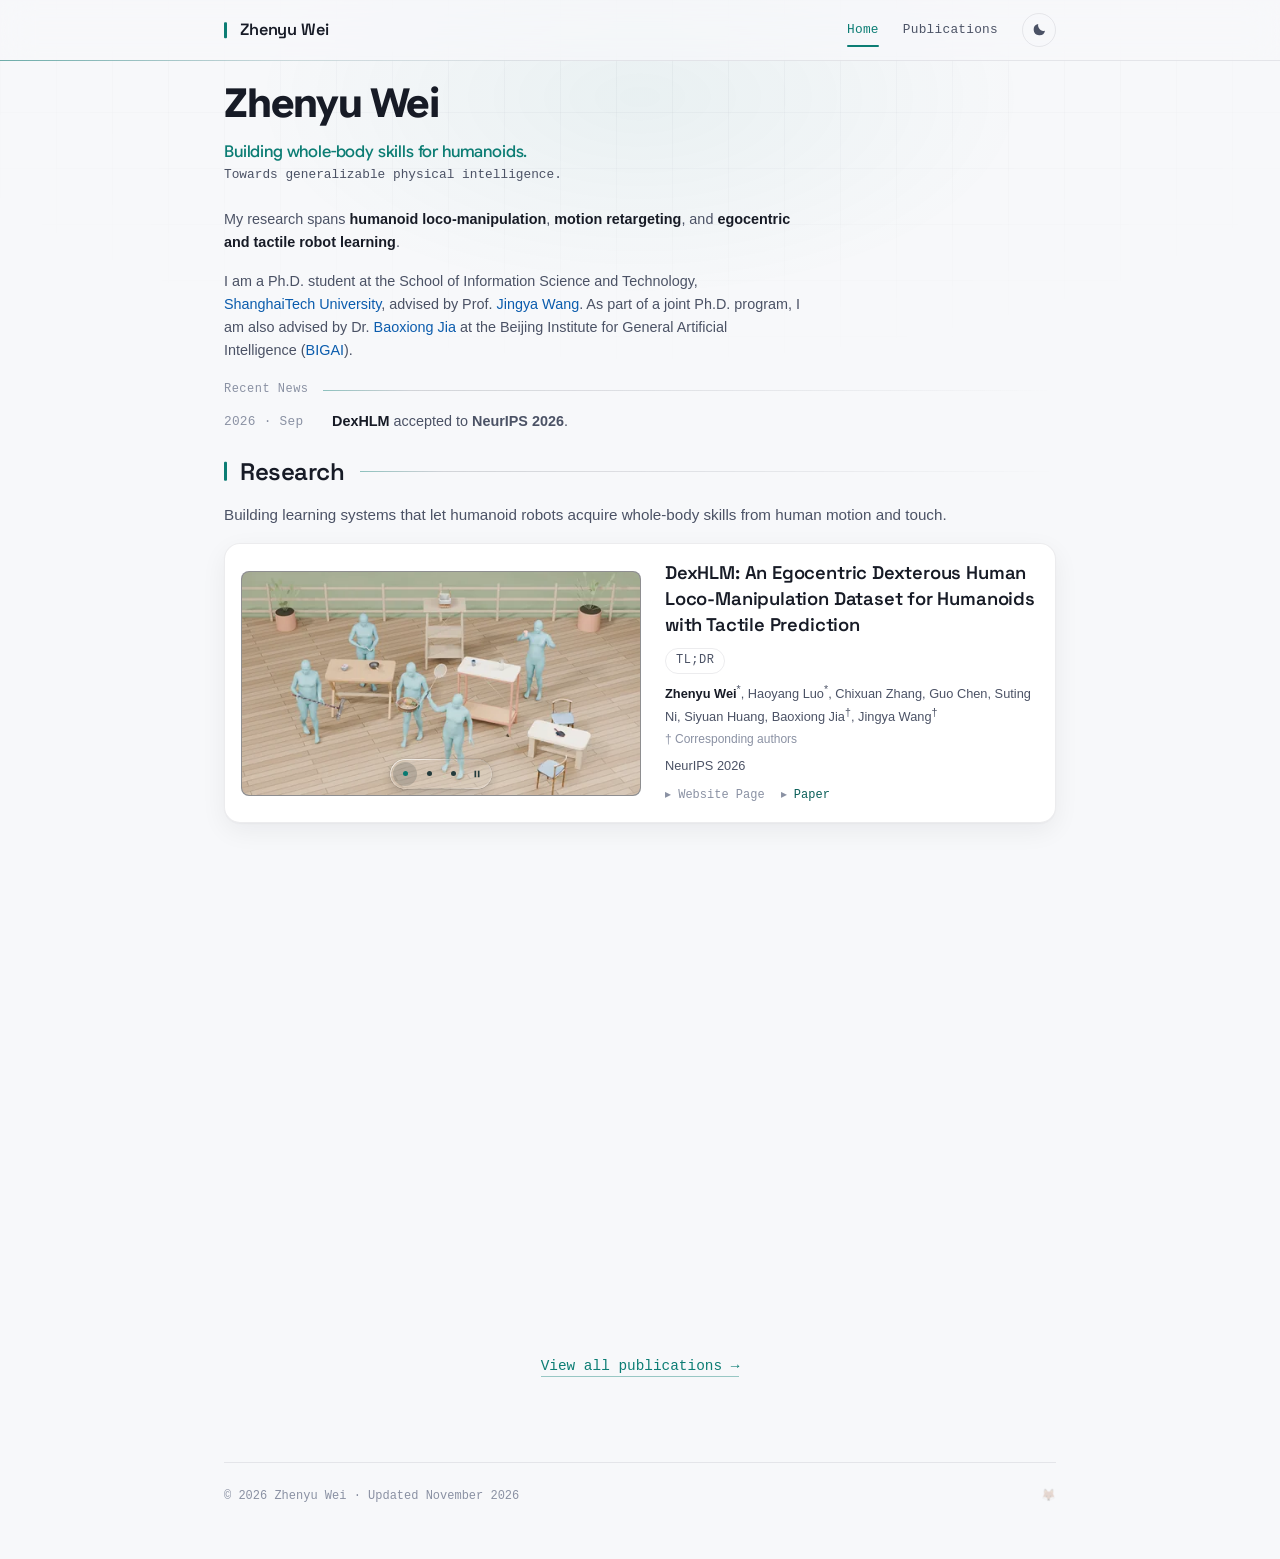
==== commit bf9ca9d4: "Refine glass control alignment and add subtle desktop wheel easing" ====
--- a/index.html
+++ b/index.html
@@ -19,7 +19,7 @@
     <link as="font" crossorigin="" href="assets/fonts/space-grotesk.woff2" rel="preload" type="font/woff2"/>
     <link as="font" crossorigin="" href="assets/fonts/google-sans-flex.woff2" rel="preload" type="font/woff2"/>
     <link href="assets/style.css" rel="stylesheet"/>
-    <link href="assets/content.css?v=482784d493de" rel="stylesheet"/>
+    <link href="assets/content.css?v=f51051c872cb" rel="stylesheet"/>
   </head>
   <body>
     <nav aria-label="Main navigation" class="nav">
@@ -170,6 +170,6 @@
         <p class="footer-fox" id="footer-fox"><span class="fox-text">built with </span>🦊</p>
       </footer>
     </main>
-    <script defer="" src="assets/site.js?v=14e1693d2471"></script>
+    <script defer="" src="assets/site.js?v=452060e4c673"></script>
   </body>
 </html>
--- a/assets/content.css
+++ b/assets/content.css
@@ -129,6 +129,7 @@
   backdrop-filter: blur(0.6px) saturate(1.05);
   box-shadow: 0 4px 10px rgba(10, 20, 25, 0.16), 0 0 0 0.5px rgba(10, 20, 25, 0.14);
   isolation: isolate;
+  transition: color 0.45s ease;
 }
 
 .cover-controls.has-lens { -webkit-backdrop-filter: none; backdrop-filter: none; }
@@ -143,8 +144,7 @@
   z-index: 0;
 }
 
-.cover-controls::before {
-  content: "";
+.cover-indicator {
   position: absolute;
   left: 3px;
   top: 3px;
@@ -153,9 +153,14 @@
   border-radius: 50%;
   background: rgba(15, 30, 35, 0.16);
   transform: translateX(calc(var(--active-slide, 0) * var(--glass-step)));
-  transition: transform 0.4s cubic-bezier(0.2, 1.35, 0.45, 1);
+  transition: transform 0.45s ease;
   pointer-events: none;
   z-index: 1;
+}
+
+.cover-indicator-outgoing {
+  opacity: 0;
+  transition: none;
 }
 
 .cover-controls::after {
@@ -182,7 +187,7 @@
 }
 
 .grid-video .cover-controls { --glass-step: 20px; padding: 2px; }
-.grid-video .cover-controls::before { left: 2px; top: 2px; }
+.grid-video .cover-indicator { left: 2px; top: 2px; }
 
 @supports not ((backdrop-filter: blur(1px)) or (-webkit-backdrop-filter: blur(1px))) {
   .cover-controls:not(.has-lens) { background: rgba(244, 251, 251, 0.18); }
@@ -201,7 +206,7 @@
   border-radius: 50%;
   background: transparent;
   cursor: pointer;
-  transition: transform 0.2s ease, color 0.2s ease;
+  transition: transform 0.2s ease, color 0.45s ease;
 }
 
 .cover-controls button:hover { color: #087a71; transform: scale(1.08); }
@@ -216,13 +221,14 @@
 }
 
 .cover-controls svg { width: 10px; height: 10px; }
+.cover-controls .icon-play { transform: translateX(0.25px); }
 .cover-toggle[data-paused="true"] .icon-pause,
 .cover-toggle[data-paused="false"] .icon-play { display: none; }
 .cover-carousel :focus-visible { outline-offset: -2px; }
 
 @media (prefers-reduced-motion: reduce) {
   .cover-frame.is-active { animation: none; }
-  .cover-controls::before, .cover-controls button { transition: none; }
+  .cover-controls, .cover-indicator, .cover-controls button { transition: none; }
 }
 
 /* Trim the blank margins in the 720 × 394 TactiDex figure before rounding it. */
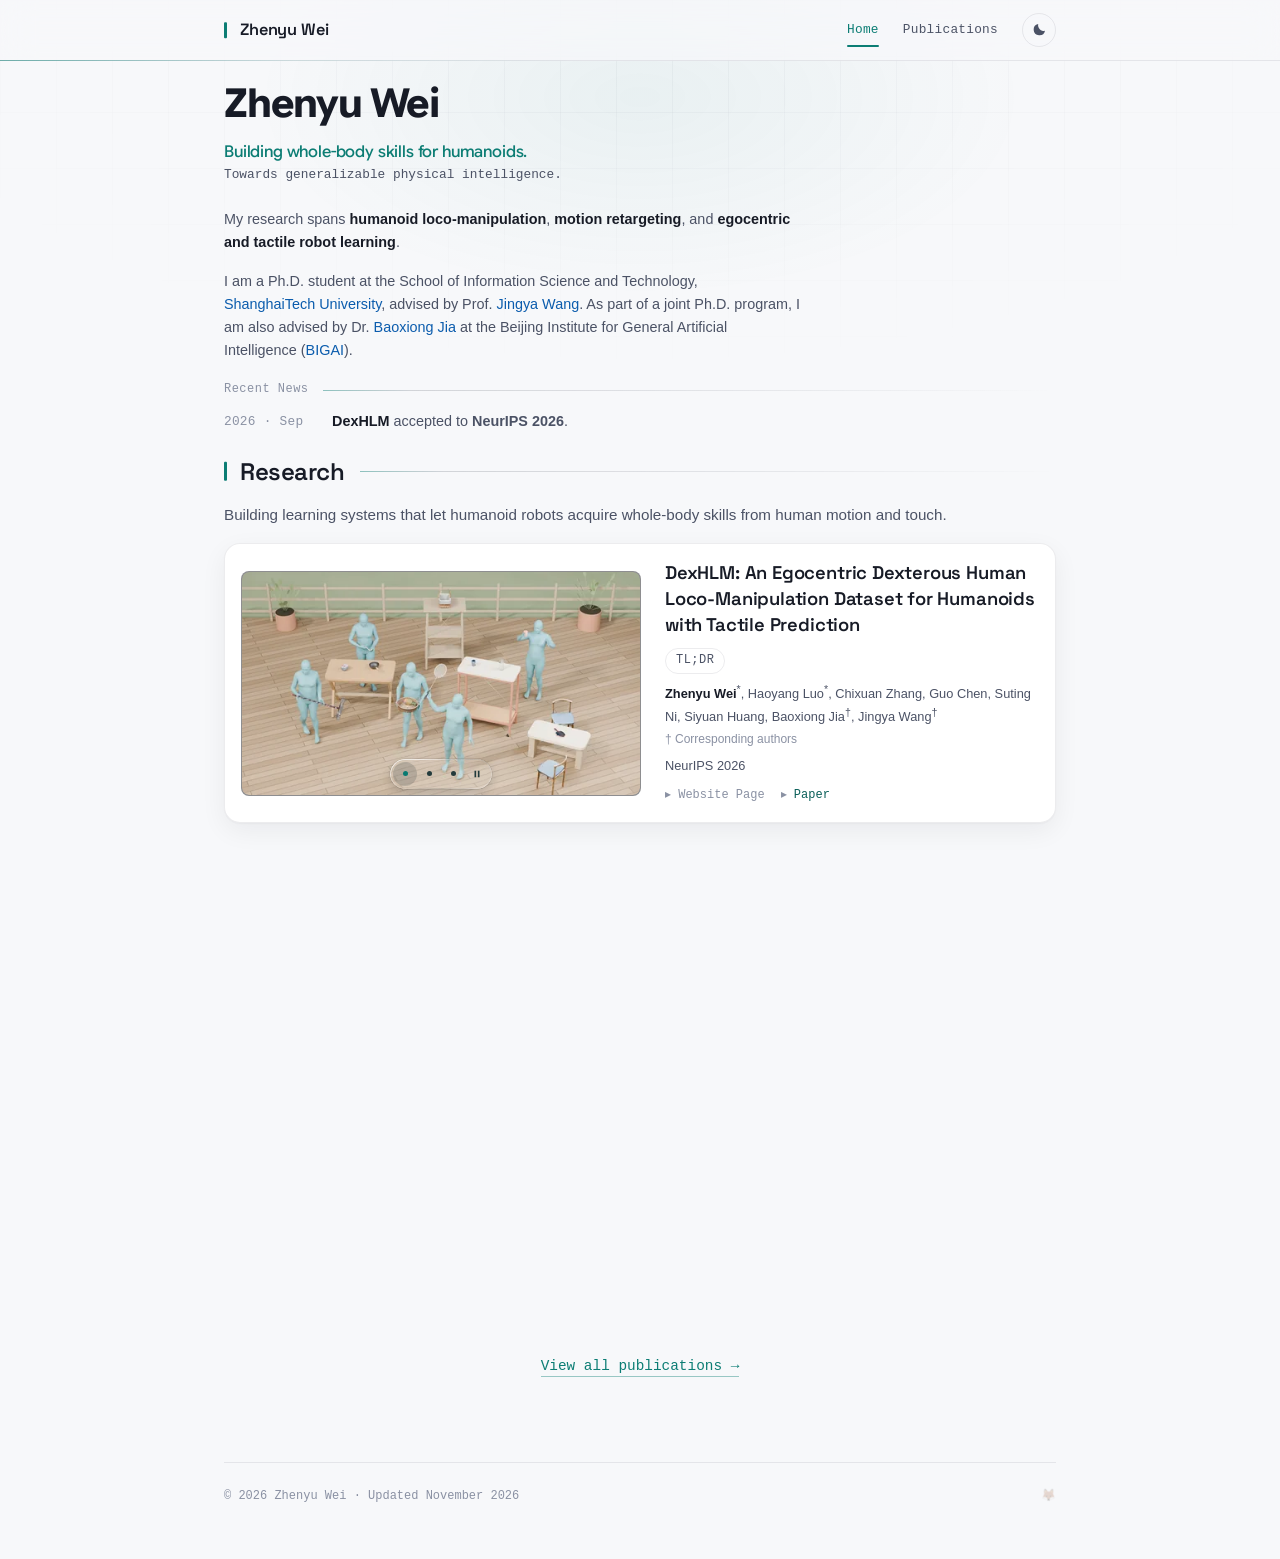
==== commit c18553c0: "Restore previous glass refraction thickness" ====
--- a/index.html
+++ b/index.html
@@ -170,6 +170,6 @@
         <p class="footer-fox" id="footer-fox"><span class="fox-text">built with </span>🦊</p>
       </footer>
     </main>
-    <script defer="" src="assets/site.js?v=452060e4c673"></script>
+    <script defer="" src="assets/site.js?v=d7e7273bc73c"></script>
   </body>
 </html>
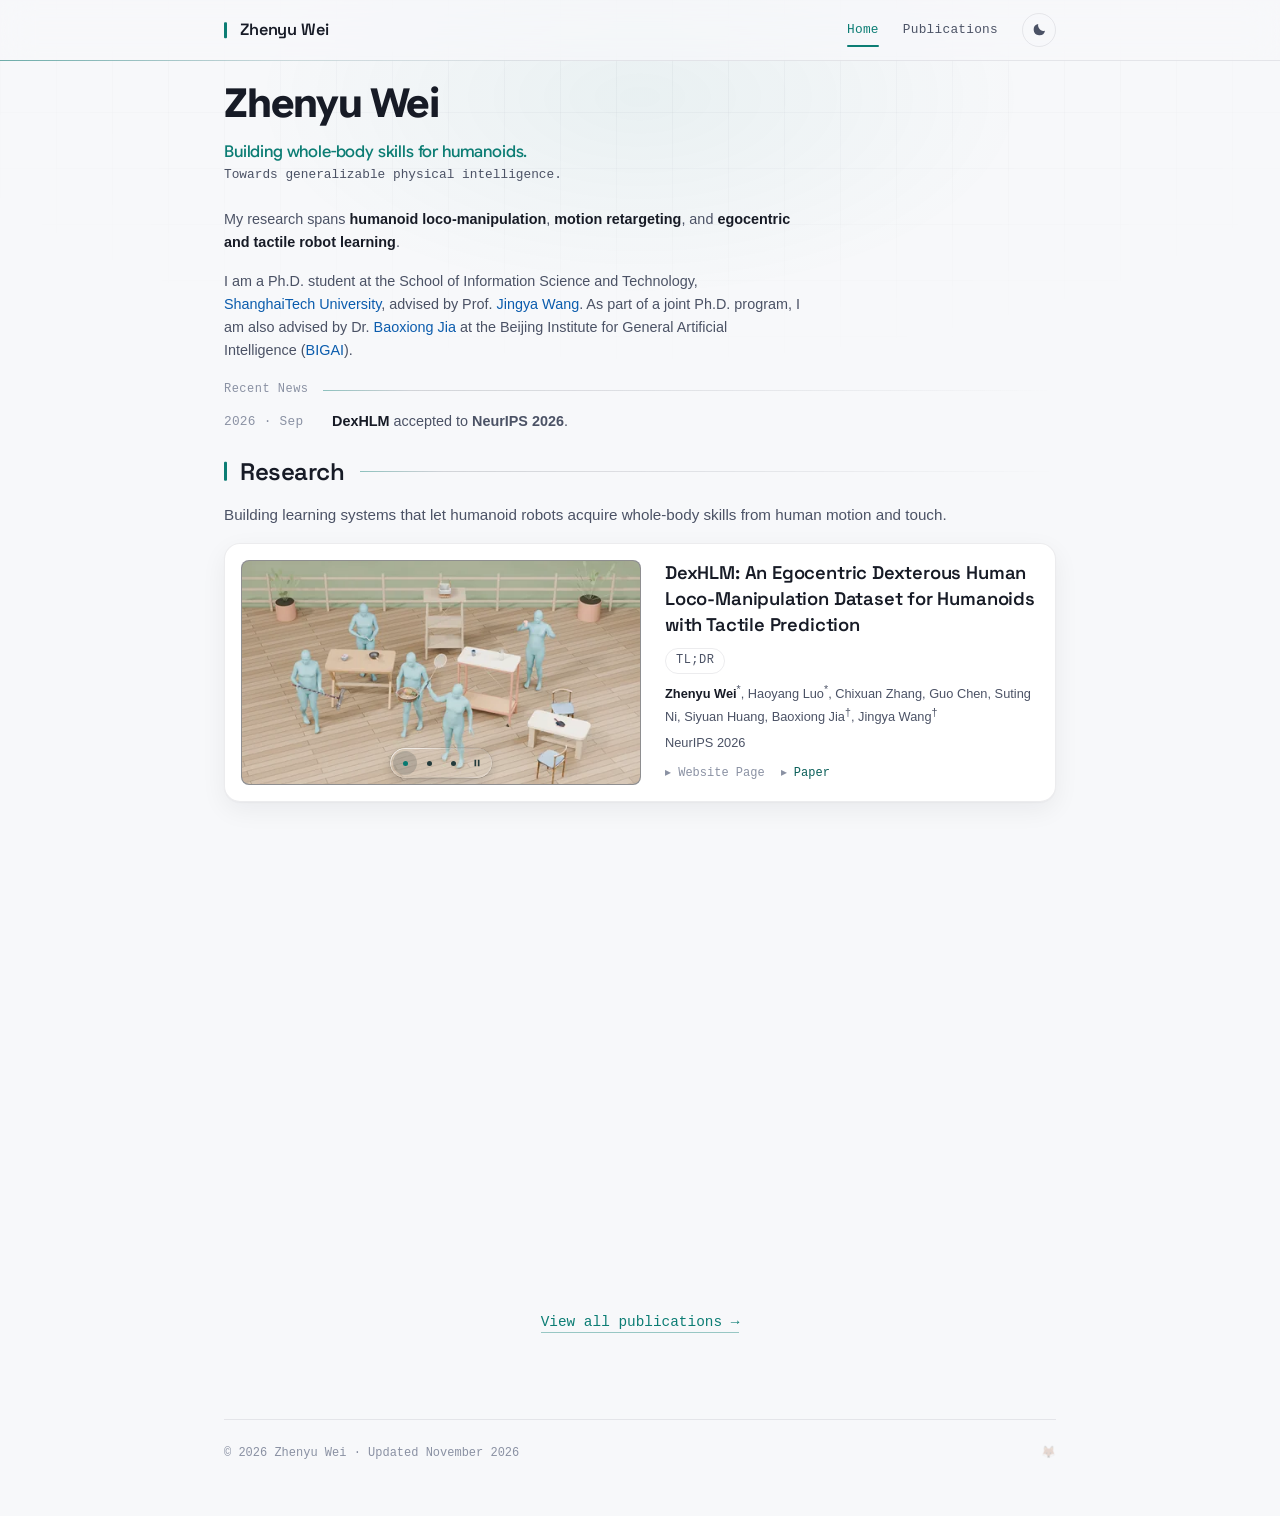
==== commit 95ab7327: "Match homepage author notes to the reference layout" ====
--- a/index.html
+++ b/index.html
@@ -131,7 +131,6 @@
                 <div aria-label="TL;DR" class="pub-popover" hidden="" id="research-summary" role="dialog">DexHLM pairs first-person RGB-D with body motion, hand motion, object trajectories, and tactile measurements. It uses touch to refine contact and predicts tactile signals from egocentric observations to support recovery of whole-body interactions.</div>
               </div>
               <p class="pub-authors"><strong>Zhenyu Wei</strong><sup>*</sup>, Haoyang Luo<sup>*</sup>, Chixuan Zhang, Guo Chen, Suting Ni, Siyuan Huang, Baoxiong Jia<sup>†</sup>, Jingya Wang<sup>†</sup></p>
-              <p class="pub-note">† Corresponding authors</p>
               <p class="pub-venue">NeurIPS 2026</p>
               <p class="pub-links">
                 <a aria-disabled="true" role="link" tabindex="-1">Website Page</a>
@@ -152,7 +151,6 @@
                   <div aria-label="TL;DR" class="pub-popover" hidden="" id="tactidex-summary" role="dialog">TactiDex combines whole-hand tactile measurements with hand motion and object states. Its TactiSkill framework uses these signals to transfer human demonstrations to single-hand and bimanual robot manipulation.</div>
                 </div>
                 <p class="pub-authors">Suting Ni, Hanbing Zhang, <strong>Zhenyu Wei</strong>, Guo Chen, Chixuan Zhang, Ye Shi, Jingya Wang<sup>†</sup></p>
-              <p class="pub-note">† Corresponding author</p>
                 <p class="pub-venue">ACM MM 2026 (<strong class="pub-highlight">Oral</strong>)</p>
                 <p class="pub-links">
                   <a href="https://tactidex.github.io/" rel="noopener" target="_blank">Website Page</a>
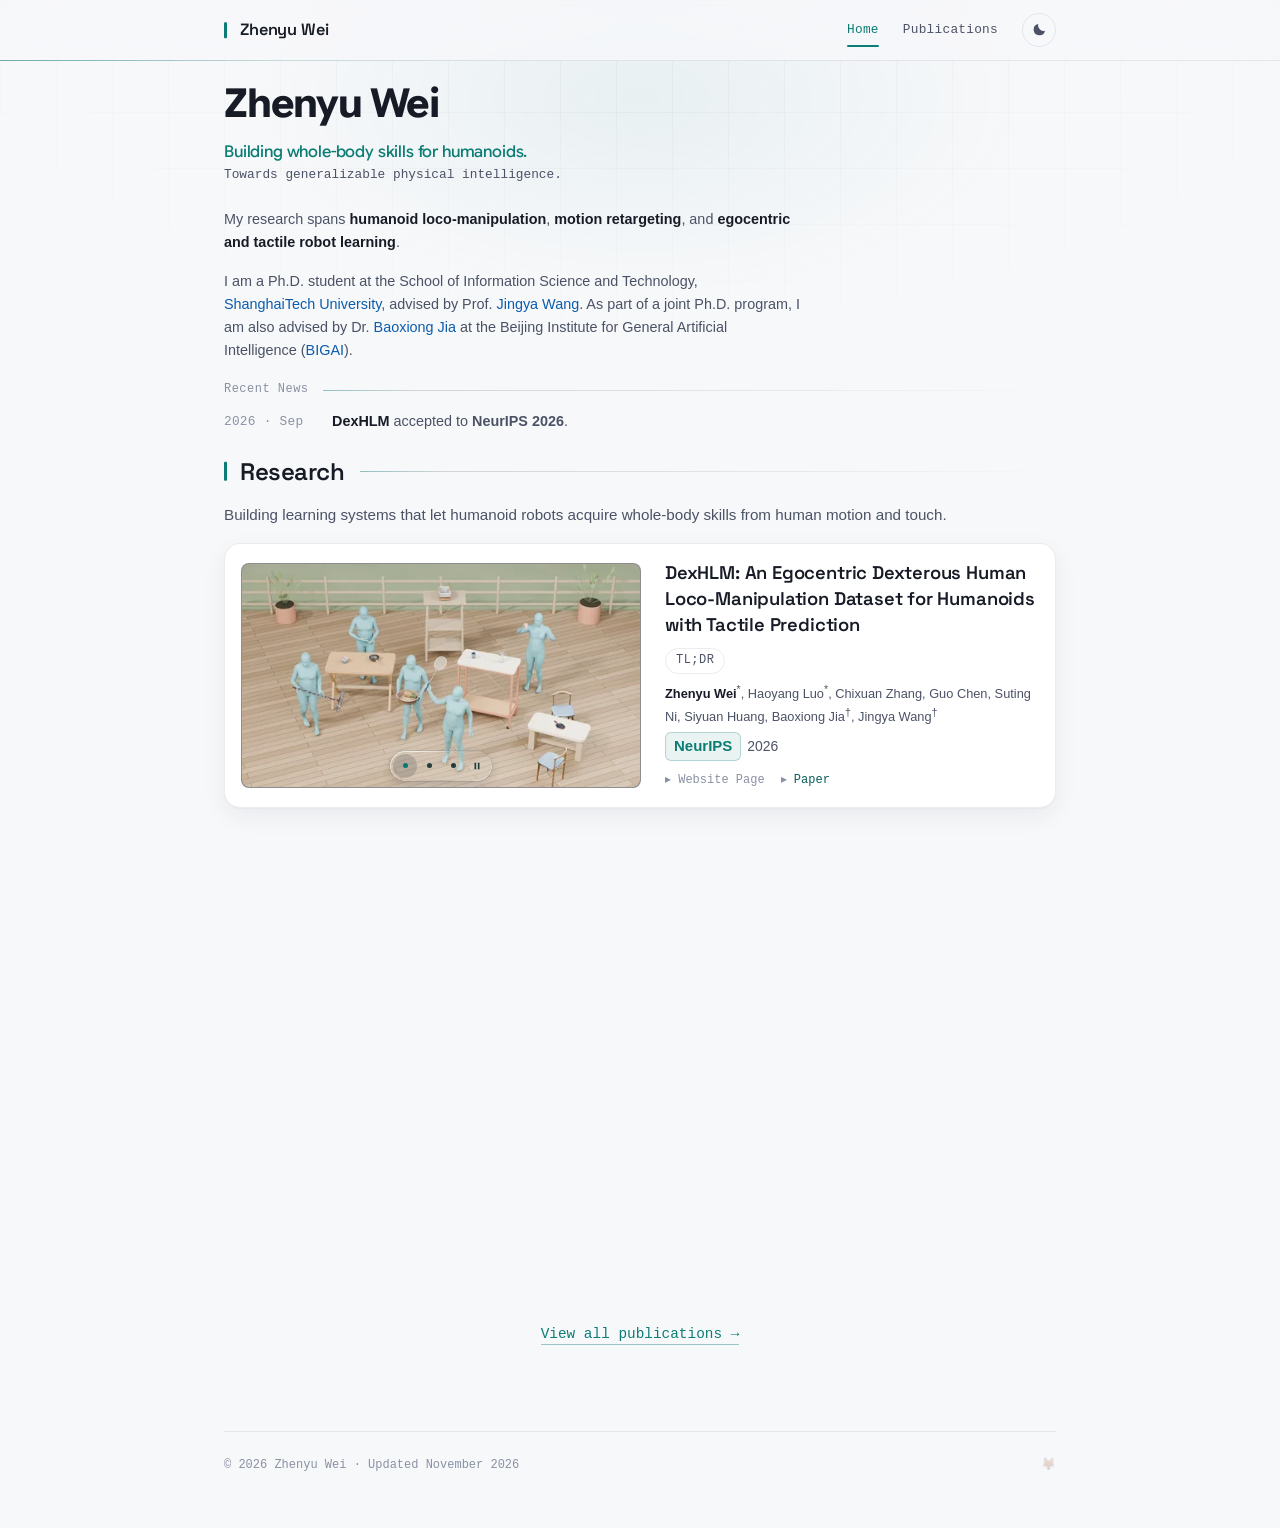
==== commit 6d5c3602: "Apply tinted conference labels and emphasize Oral without parentheses" ====
--- a/index.html
+++ b/index.html
@@ -19,7 +19,7 @@
     <link as="font" crossorigin="" href="assets/fonts/space-grotesk.woff2" rel="preload" type="font/woff2"/>
     <link as="font" crossorigin="" href="assets/fonts/google-sans-flex.woff2" rel="preload" type="font/woff2"/>
     <link href="assets/style.css" rel="stylesheet"/>
-    <link href="assets/content.css?v=f51051c872cb" rel="stylesheet"/>
+    <link href="assets/content.css?v=0ccf5b5b0657" rel="stylesheet"/>
   </head>
   <body>
     <nav aria-label="Main navigation" class="nav">
@@ -131,7 +131,7 @@
                 <div aria-label="TL;DR" class="pub-popover" hidden="" id="research-summary" role="dialog">DexHLM pairs first-person RGB-D with body motion, hand motion, object trajectories, and tactile measurements. It uses touch to refine contact and predicts tactile signals from egocentric observations to support recovery of whole-body interactions.</div>
               </div>
               <p class="pub-authors"><strong>Zhenyu Wei</strong><sup>*</sup>, Haoyang Luo<sup>*</sup>, Chixuan Zhang, Guo Chen, Suting Ni, Siyuan Huang, Baoxiong Jia<sup>†</sup>, Jingya Wang<sup>†</sup></p>
-              <p class="pub-venue">NeurIPS 2026</p>
+              <p class="pub-venue"><span class="venue-label"><span class="venue-name">NeurIPS</span> <span class="venue-year">2026</span></span></p>
               <p class="pub-links">
                 <a aria-disabled="true" role="link" tabindex="-1">Website Page</a>
                 <a href="https://openreview.net/forum?id=0UDyFy4rIa" rel="noopener" target="_blank">Paper</a>
@@ -151,7 +151,7 @@
                   <div aria-label="TL;DR" class="pub-popover" hidden="" id="tactidex-summary" role="dialog">TactiDex combines whole-hand tactile measurements with hand motion and object states. Its TactiSkill framework uses these signals to transfer human demonstrations to single-hand and bimanual robot manipulation.</div>
                 </div>
                 <p class="pub-authors">Suting Ni, Hanbing Zhang, <strong>Zhenyu Wei</strong>, Guo Chen, Chixuan Zhang, Ye Shi, Jingya Wang<sup>†</sup></p>
-                <p class="pub-venue">ACM MM 2026 (<strong class="pub-highlight">Oral</strong>)</p>
+                <p class="pub-venue"><span class="venue-label"><span class="venue-name">ACM MM</span> <span class="venue-year">2026</span></span> <strong class="pub-highlight">Oral</strong></p>
                 <p class="pub-links">
                   <a href="https://tactidex.github.io/" rel="noopener" target="_blank">Website Page</a>
                   <a href="https://arxiv.org/abs/2607.09190" rel="noopener" target="_blank">Paper</a>
--- a/assets/content.css
+++ b/assets/content.css
@@ -58,9 +58,40 @@
   background-repeat: no-repeat;
 }
 
+.pub-venue {
+  font-size: 0.9375rem;
+}
+
+.pub-venue .venue-label {
+  display: inline-flex;
+  align-items: baseline;
+  gap: 6px;
+  vertical-align: middle;
+  white-space: nowrap;
+  line-height: 1.35;
+}
+
+.pub-venue .venue-name {
+  color: var(--accent);
+  background: var(--accent-dim);
+  border: 1px solid color-mix(in srgb, var(--accent) 25%, transparent);
+  border-radius: 6px;
+  padding: 3px 8px;
+  font-weight: 700;
+}
+
+.pub-venue .venue-year {
+  color: var(--text-secondary);
+  font-size: 0.93em;
+  font-weight: 400;
+}
+
 .pub-venue .pub-highlight {
   color: var(--accent);
   font-weight: 700;
+  font-size: 0.9em;
+  margin-left: 7px;
+  white-space: nowrap;
 }
 
 .pub-links a[aria-disabled="true"] {
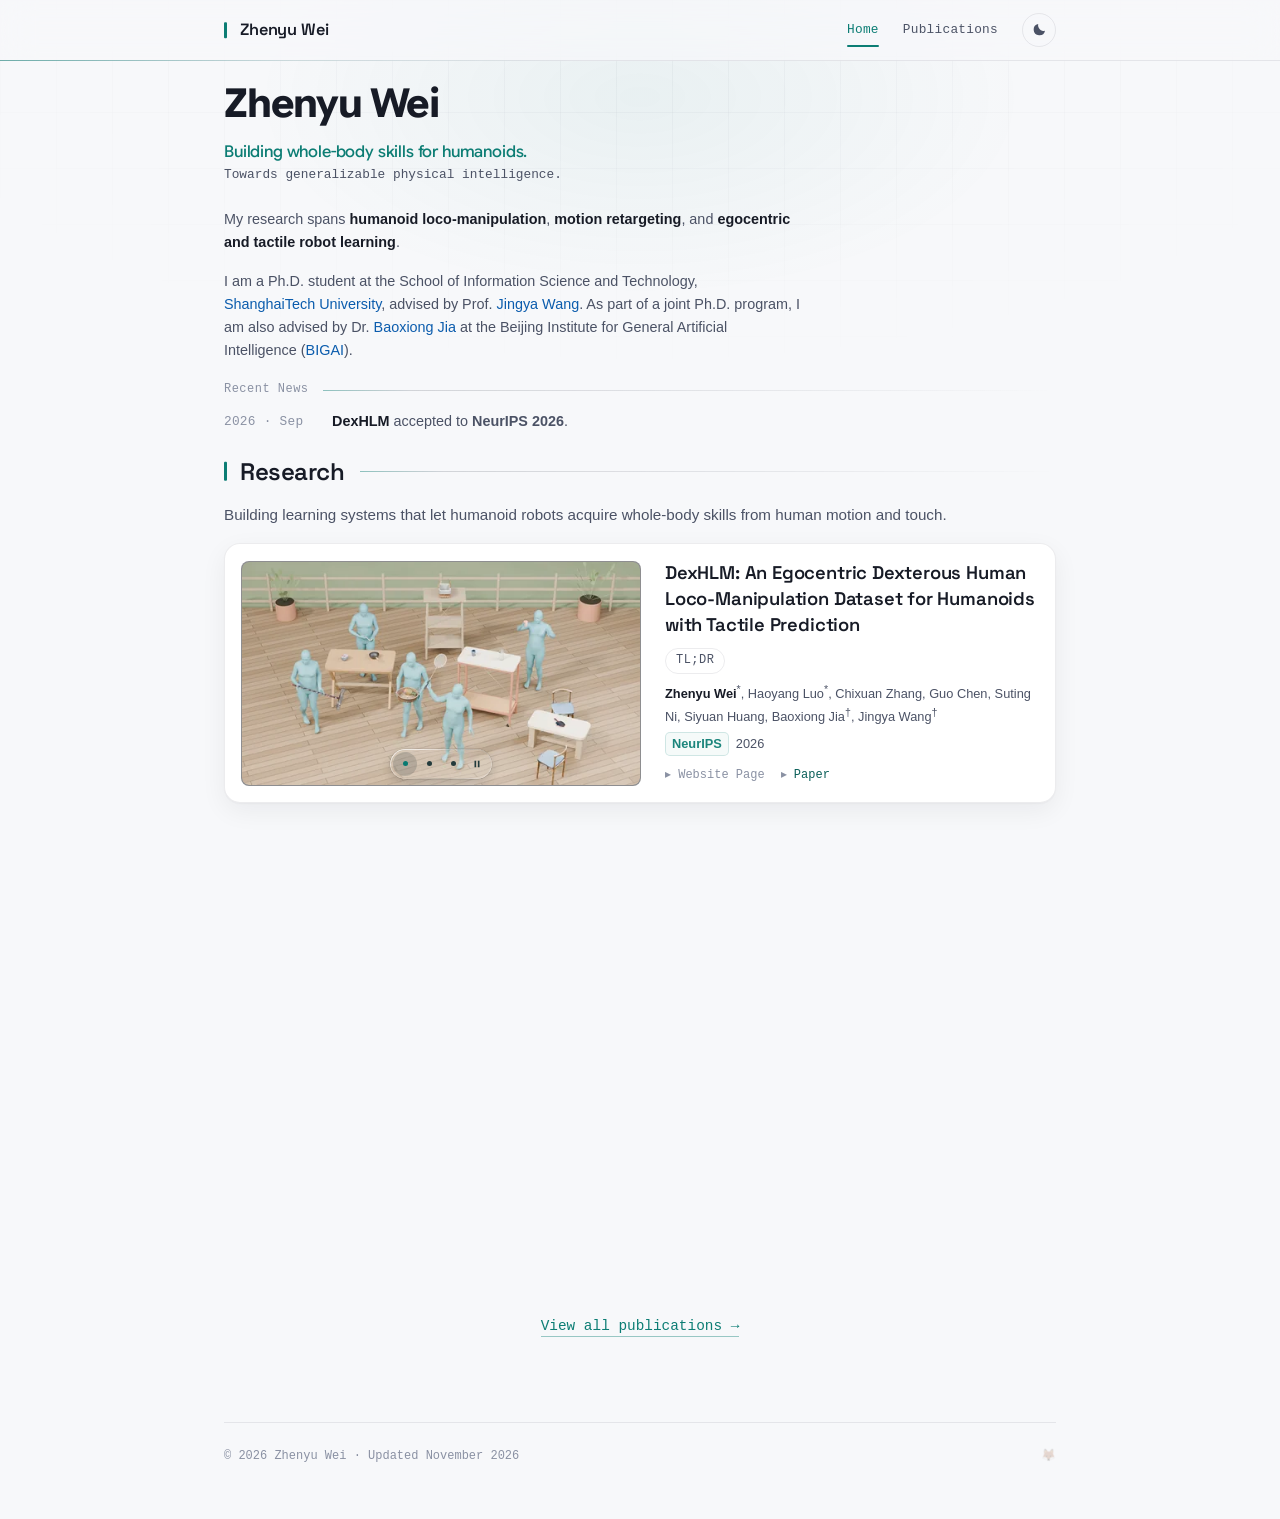
==== commit c237e8e6: "Make venue badges subtler and align Oral with conference text" ====
--- a/index.html
+++ b/index.html
@@ -19,7 +19,7 @@
     <link as="font" crossorigin="" href="assets/fonts/space-grotesk.woff2" rel="preload" type="font/woff2"/>
     <link as="font" crossorigin="" href="assets/fonts/google-sans-flex.woff2" rel="preload" type="font/woff2"/>
     <link href="assets/style.css" rel="stylesheet"/>
-    <link href="assets/content.css?v=0ccf5b5b0657" rel="stylesheet"/>
+    <link href="assets/content.css?v=cf30765c1f76" rel="stylesheet"/>
   </head>
   <body>
     <nav aria-label="Main navigation" class="nav">
--- a/assets/content.css
+++ b/assets/content.css
@@ -59,38 +59,39 @@
 }
 
 .pub-venue {
-  font-size: 0.9375rem;
+  display: flex;
+  flex-wrap: wrap;
+  align-items: baseline;
+  gap: 4px 7px;
+  font-size: var(--fs-sm);
+  line-height: 1.4;
 }
 
 .pub-venue .venue-label {
-  display: inline-flex;
-  align-items: baseline;
-  gap: 6px;
-  vertical-align: middle;
+  display: contents;
+}
+
+.pub-venue .venue-name {
+  color: color-mix(in srgb, var(--accent) 94%, var(--bg-elevated));
+  background: color-mix(in srgb, var(--accent) 4%, transparent);
+  border: 1px solid color-mix(in srgb, var(--accent) 16%, transparent);
+  border-radius: 5px;
+  padding: 2px 6px;
+  font-weight: 600;
   white-space: nowrap;
-  line-height: 1.35;
-}
-
-.pub-venue .venue-name {
-  color: var(--accent);
-  background: var(--accent-dim);
-  border: 1px solid color-mix(in srgb, var(--accent) 25%, transparent);
-  border-radius: 6px;
-  padding: 3px 8px;
-  font-weight: 700;
 }
 
 .pub-venue .venue-year {
   color: var(--text-secondary);
-  font-size: 0.93em;
+  font-size: 1em;
   font-weight: 400;
 }
 
 .pub-venue .pub-highlight {
   color: var(--accent);
   font-weight: 700;
-  font-size: 0.9em;
-  margin-left: 7px;
+  font-size: 1em;
+  margin-left: 0;
   white-space: nowrap;
 }
 
